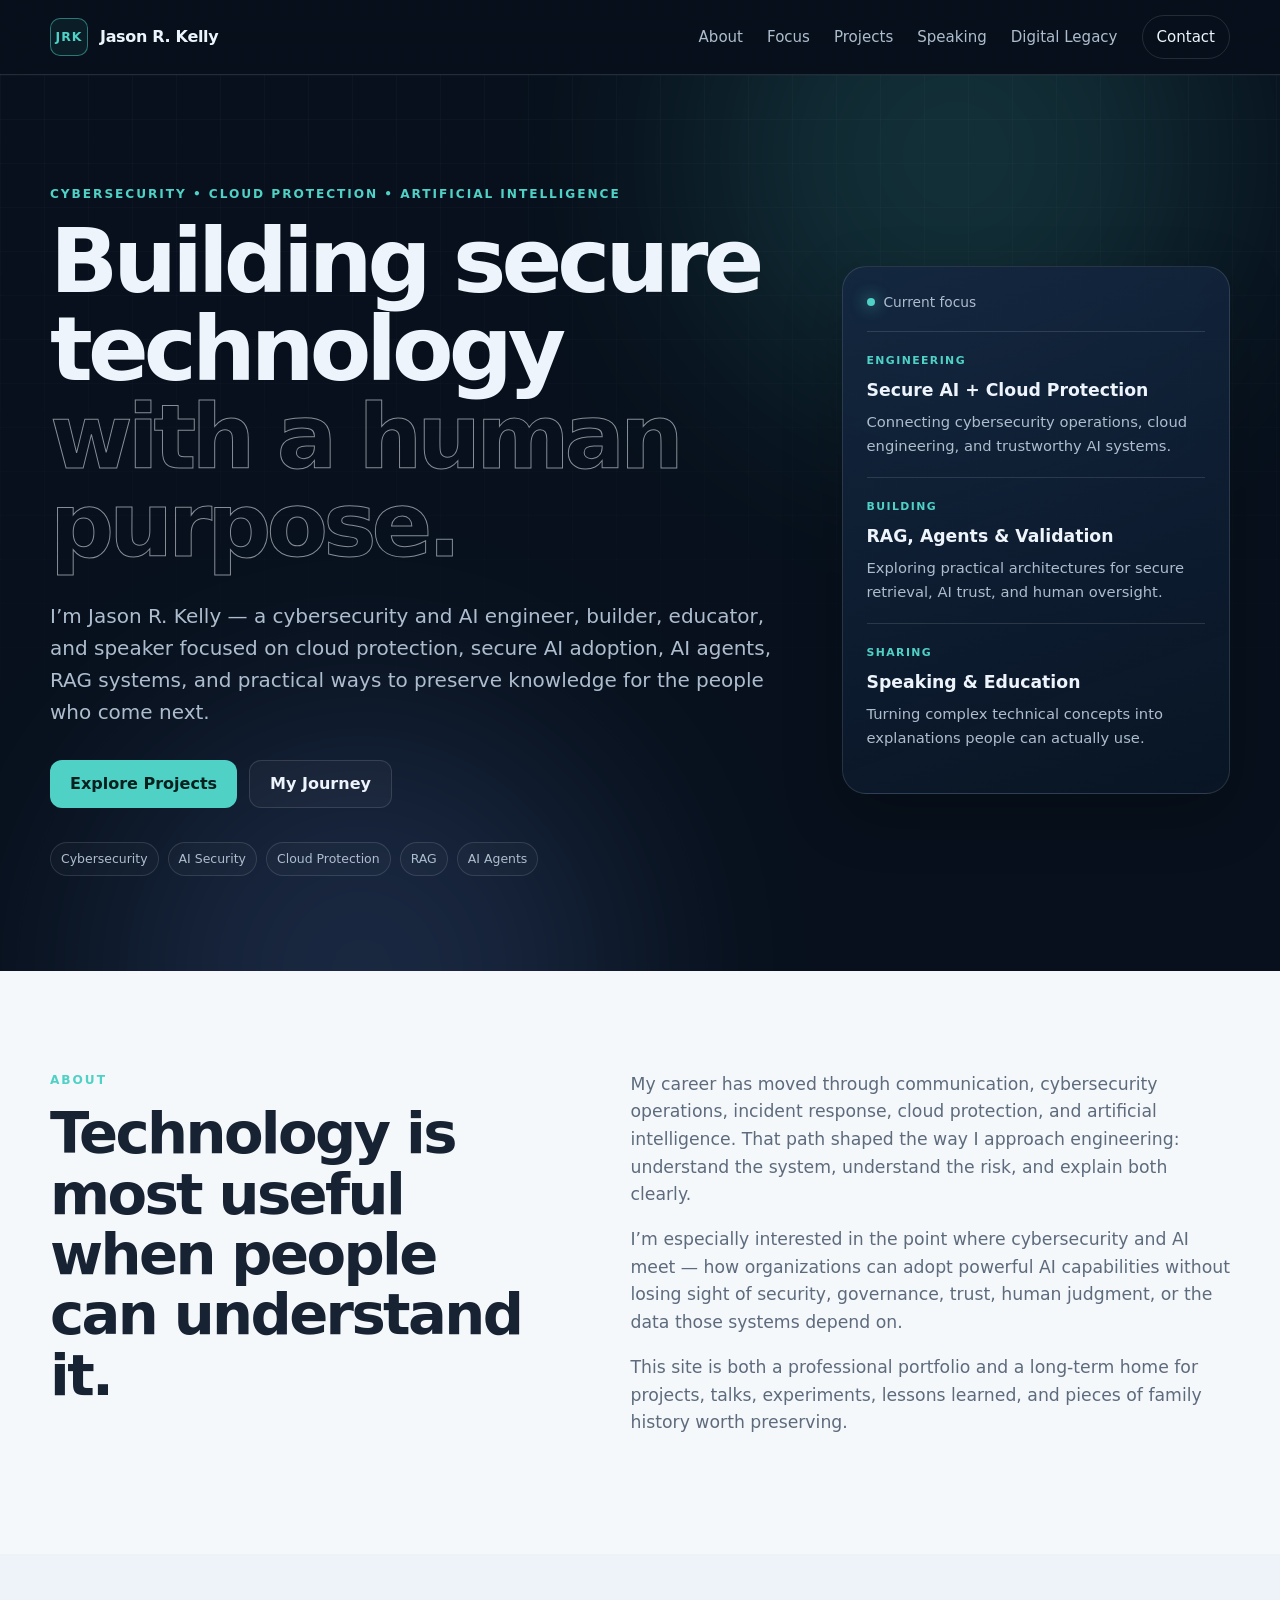
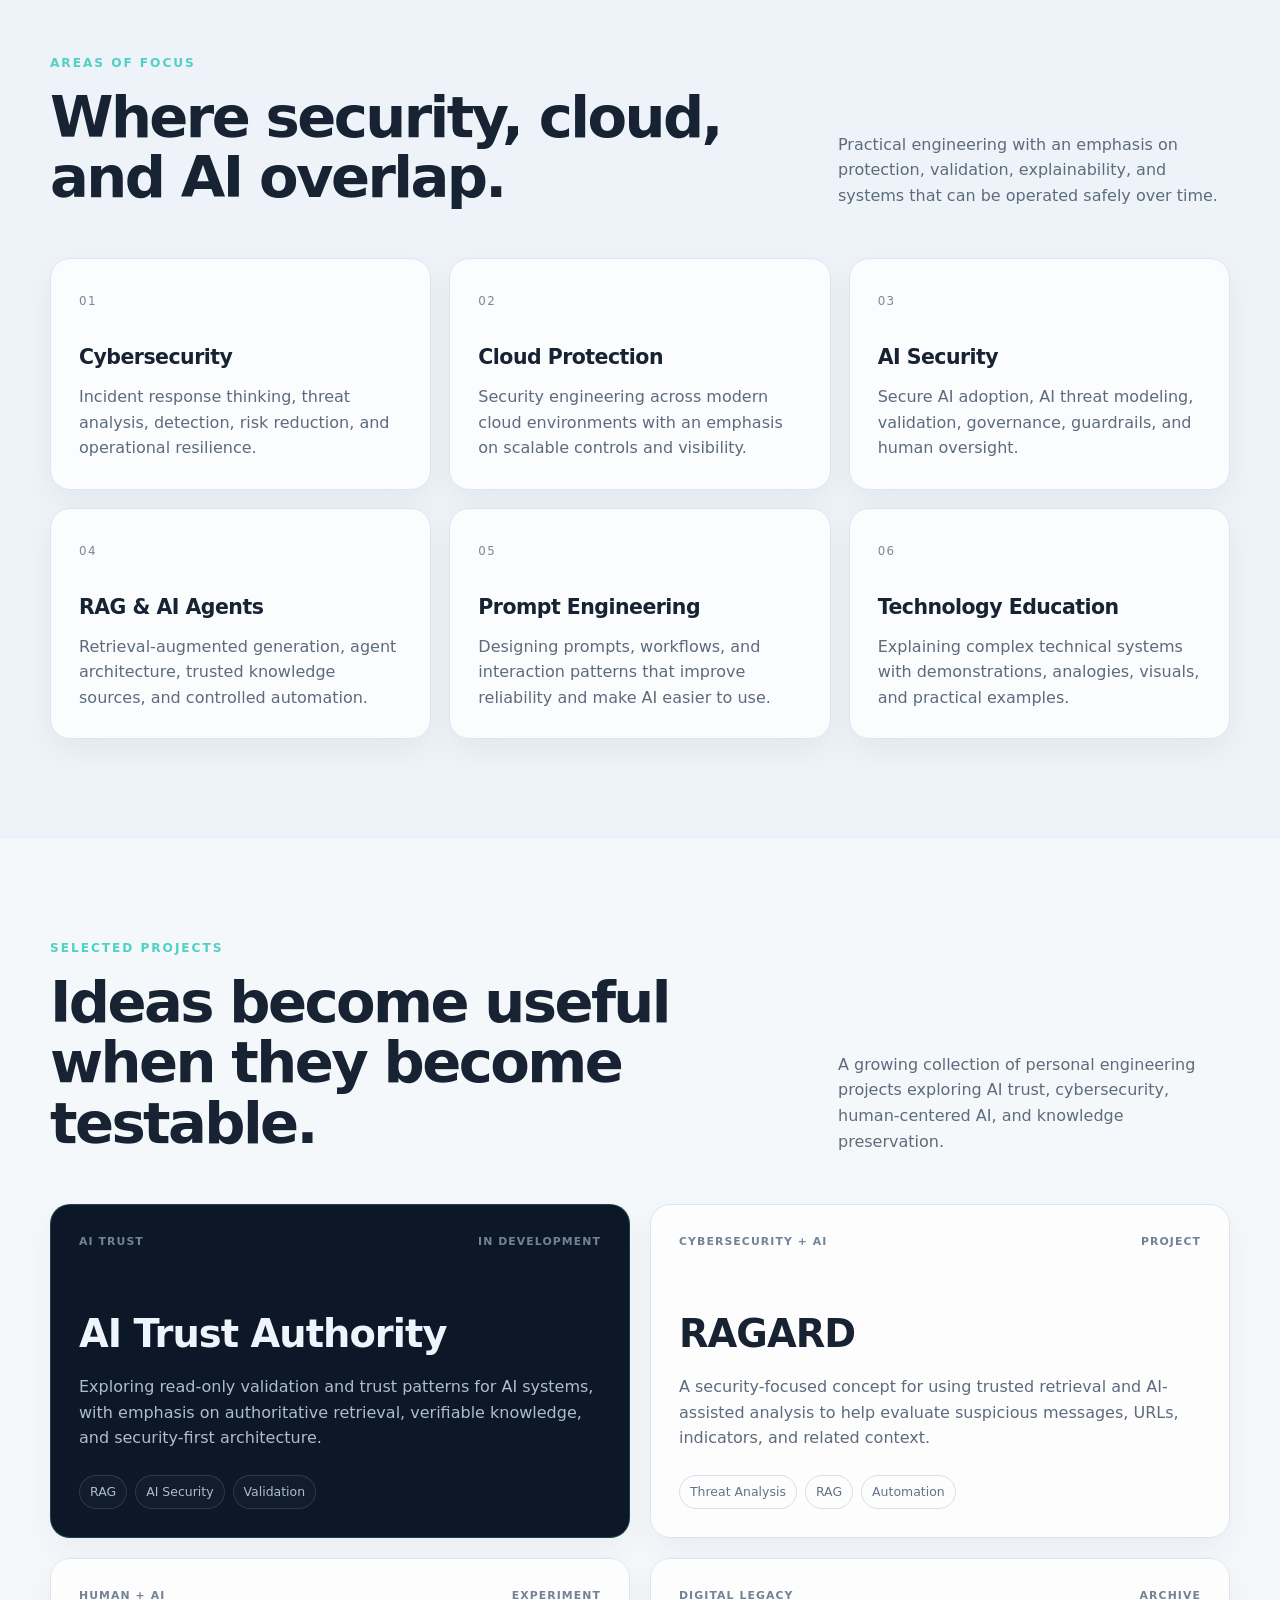
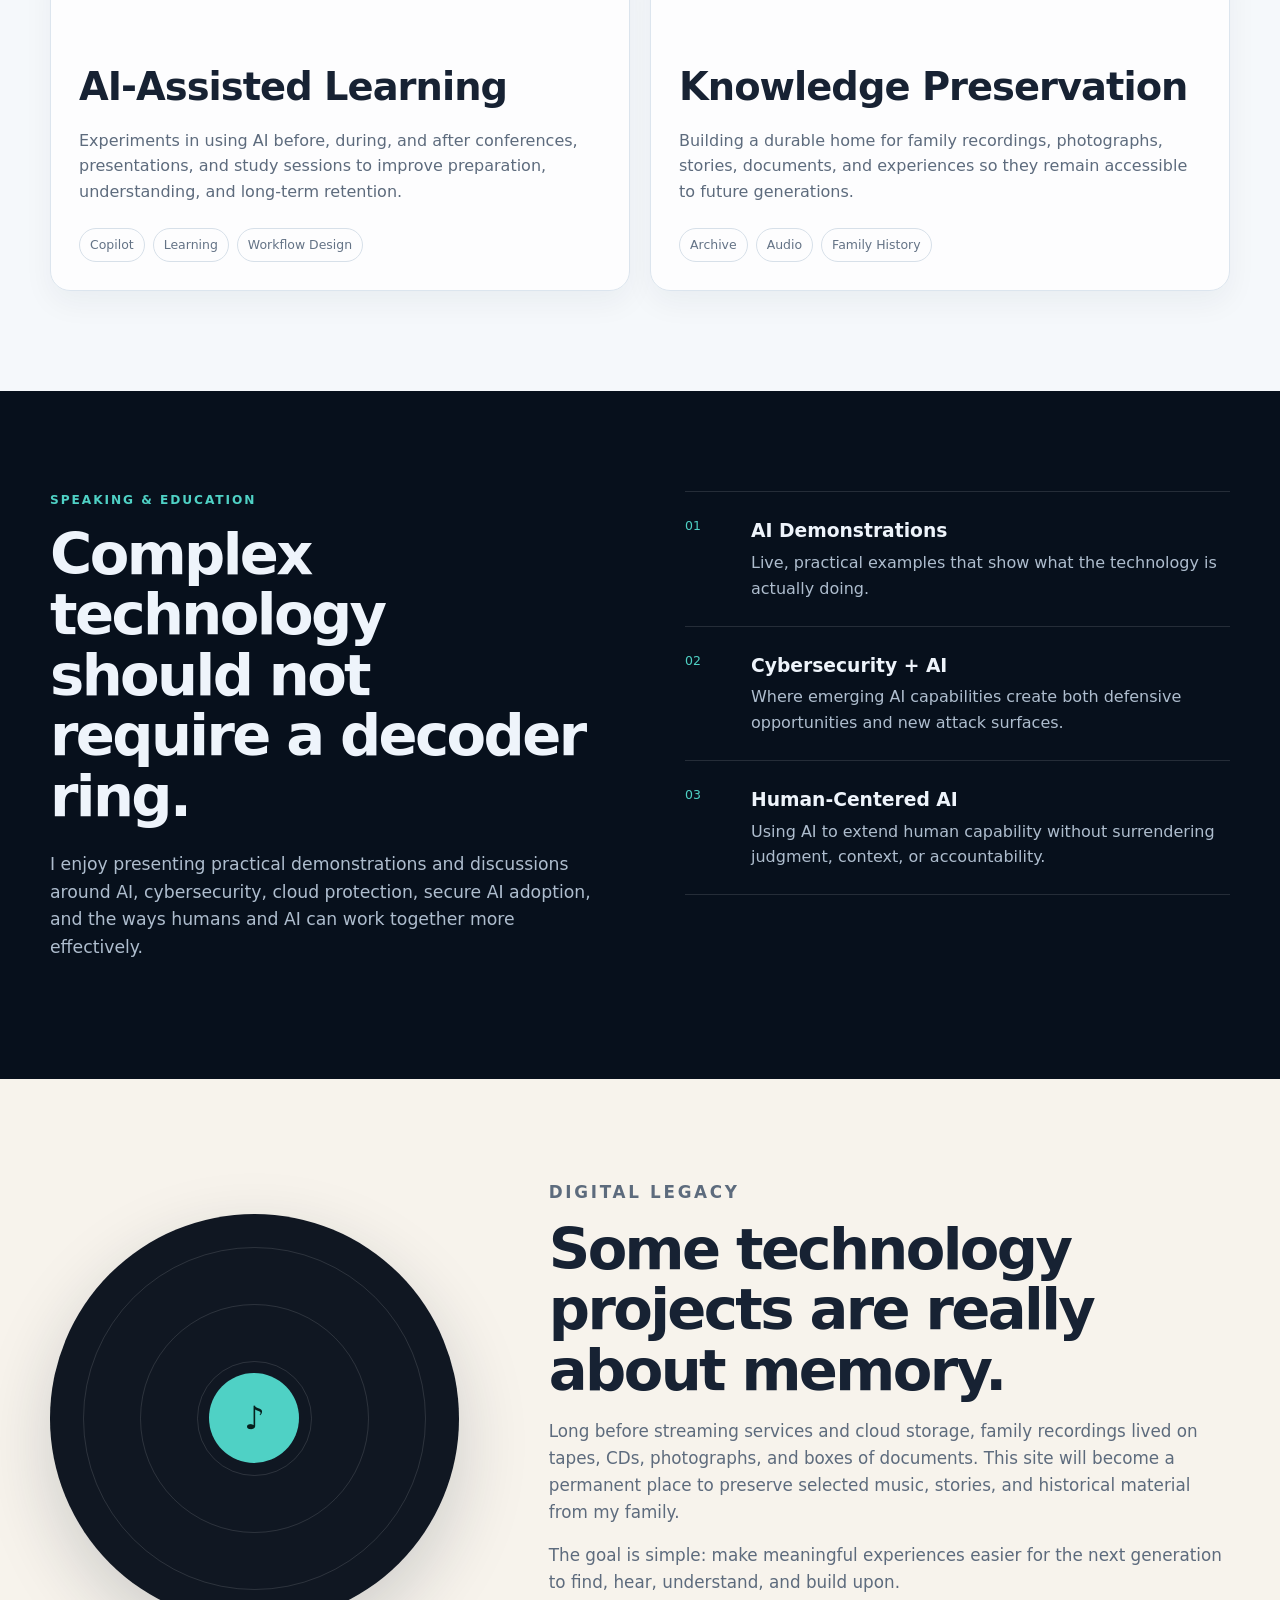
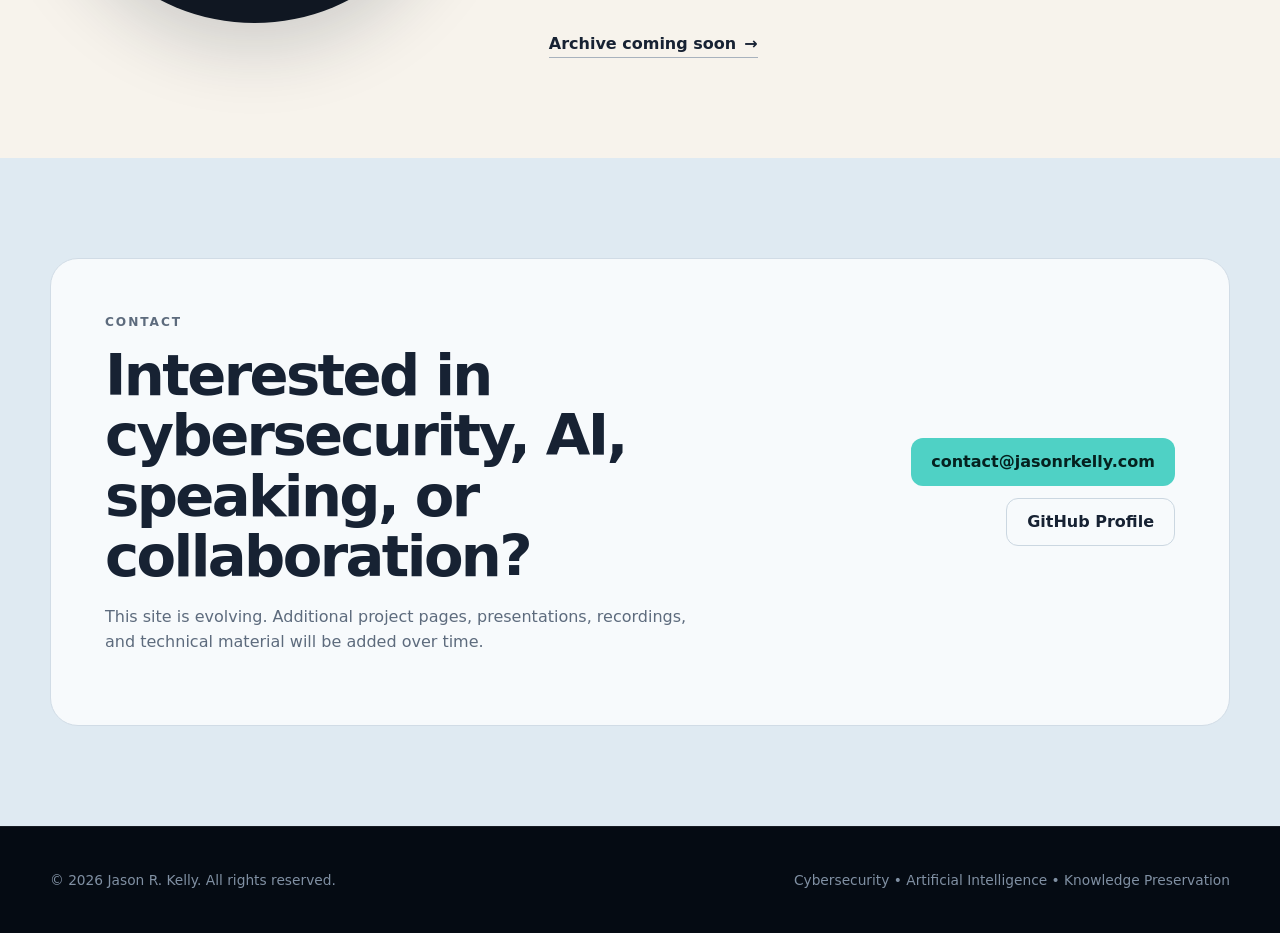
==== index.html @ 71c897d4 "Add initial static website" ====
<!doctype html>
<html lang="en">
<head>
  <meta charset="utf-8" />
  <meta name="viewport" content="width=device-width, initial-scale=1" />
  <meta name="description" content="Jason R. Kelly — cybersecurity, cloud protection, artificial intelligence, AI security, projects, speaking, and digital knowledge preservation." />
  <meta name="theme-color" content="#08111f" />
  <title>Jason R. Kelly | Cybersecurity Engineer • AI Builder • Speaker</title>
  <link rel="stylesheet" href="assets/styles.css" />
</head>
<body>
  <a class="skip-link" href="#main">Skip to content</a>

  <header class="site-header">
    <div class="container header-inner">
      <a class="brand" href="#top" aria-label="Jason R. Kelly home">
        <span class="brand-mark">JRK</span>
        <span class="brand-name">Jason R. Kelly</span>
      </a>

      <button class="menu-toggle" type="button" aria-expanded="false" aria-controls="site-nav">
        <span class="sr-only">Toggle navigation</span>
        <span></span><span></span><span></span>
      </button>

      <nav id="site-nav" class="site-nav" aria-label="Primary navigation">
        <a href="#about">About</a>
        <a href="#focus">Focus</a>
        <a href="#projects">Projects</a>
        <a href="#speaking">Speaking</a>
        <a href="#legacy">Digital Legacy</a>
        <a class="nav-cta" href="#contact">Contact</a>
      </nav>
    </div>
  </header>

  <main id="main">
    <section id="top" class="hero">
      <div class="hero-glow hero-glow-one"></div>
      <div class="hero-glow hero-glow-two"></div>

      <div class="container hero-grid">
        <div class="hero-copy">
          <p class="eyebrow">Cybersecurity • Cloud Protection • Artificial Intelligence</p>
          <h1>
            Building secure technology
            <span>with a human purpose.</span>
          </h1>
          <p class="hero-lead">
            I’m Jason R. Kelly — a cybersecurity and AI engineer, builder, educator, and speaker
            focused on cloud protection, secure AI adoption, AI agents, RAG systems, and practical
            ways to preserve knowledge for the people who come next.
          </p>

          <div class="hero-actions">
            <a class="button primary" href="#projects">Explore Projects</a>
            <a class="button secondary" href="#about">My Journey</a>
          </div>

          <div class="hero-tags" aria-label="Areas of expertise">
            <span>Cybersecurity</span>
            <span>AI Security</span>
            <span>Cloud Protection</span>
            <span>RAG</span>
            <span>AI Agents</span>
          </div>
        </div>

        <aside class="hero-panel" aria-label="Professional summary">
          <div class="panel-topline">
            <span class="status-dot"></span>
            <span>Current focus</span>
          </div>
          <div class="signal-card">
            <span class="signal-label">Engineering</span>
            <strong>Secure AI + Cloud Protection</strong>
            <p>Connecting cybersecurity operations, cloud engineering, and trustworthy AI systems.</p>
          </div>
          <div class="signal-card">
            <span class="signal-label">Building</span>
            <strong>RAG, Agents & Validation</strong>
            <p>Exploring practical architectures for secure retrieval, AI trust, and human oversight.</p>
          </div>
          <div class="signal-card">
            <span class="signal-label">Sharing</span>
            <strong>Speaking & Education</strong>
            <p>Turning complex technical concepts into explanations people can actually use.</p>
          </div>
        </aside>
      </div>
    </section>

    <section id="about" class="section">
      <div class="container two-column">
        <div>
          <p class="section-kicker">About</p>
          <h2>Technology is most useful when people can understand it.</h2>
        </div>
        <div class="prose">
          <p>
            My career has moved through communication, cybersecurity operations, incident response,
            cloud protection, and artificial intelligence. That path shaped the way I approach
            engineering: understand the system, understand the risk, and explain both clearly.
          </p>
          <p>
            I’m especially interested in the point where cybersecurity and AI meet — how organizations
            can adopt powerful AI capabilities without losing sight of security, governance, trust,
            human judgment, or the data those systems depend on.
          </p>
          <p>
            This site is both a professional portfolio and a long-term home for projects, talks,
            experiments, lessons learned, and pieces of family history worth preserving.
          </p>
        </div>
      </div>
    </section>

    <section id="focus" class="section section-muted">
      <div class="container">
        <div class="section-heading">
          <div>
            <p class="section-kicker">Areas of Focus</p>
            <h2>Where security, cloud, and AI overlap.</h2>
          </div>
          <p>
            Practical engineering with an emphasis on protection, validation, explainability, and
            systems that can be operated safely over time.
          </p>
        </div>

        <div class="card-grid focus-grid">
          <article class="card">
            <span class="card-number">01</span>
            <h3>Cybersecurity</h3>
            <p>Incident response thinking, threat analysis, detection, risk reduction, and operational resilience.</p>
          </article>
          <article class="card">
            <span class="card-number">02</span>
            <h3>Cloud Protection</h3>
            <p>Security engineering across modern cloud environments with an emphasis on scalable controls and visibility.</p>
          </article>
          <article class="card">
            <span class="card-number">03</span>
            <h3>AI Security</h3>
            <p>Secure AI adoption, AI threat modeling, validation, governance, guardrails, and human oversight.</p>
          </article>
          <article class="card">
            <span class="card-number">04</span>
            <h3>RAG & AI Agents</h3>
            <p>Retrieval-augmented generation, agent architecture, trusted knowledge sources, and controlled automation.</p>
          </article>
          <article class="card">
            <span class="card-number">05</span>
            <h3>Prompt Engineering</h3>
            <p>Designing prompts, workflows, and interaction patterns that improve reliability and make AI easier to use.</p>
          </article>
          <article class="card">
            <span class="card-number">06</span>
            <h3>Technology Education</h3>
            <p>Explaining complex technical systems with demonstrations, analogies, visuals, and practical examples.</p>
          </article>
        </div>
      </div>
    </section>

    <section id="projects" class="section">
      <div class="container">
        <div class="section-heading">
          <div>
            <p class="section-kicker">Selected Projects</p>
            <h2>Ideas become useful when they become testable.</h2>
          </div>
          <p>
            A growing collection of personal engineering projects exploring AI trust, cybersecurity,
            human-centered AI, and knowledge preservation.
          </p>
        </div>

        <div class="project-grid">
          <article class="project-card featured">
            <div class="project-meta">
              <span>AI Trust</span>
              <span>In Development</span>
            </div>
            <h3>AI Trust Authority</h3>
            <p>
              Exploring read-only validation and trust patterns for AI systems, with emphasis on
              authoritative retrieval, verifiable knowledge, and security-first architecture.
            </p>
            <div class="project-tags">
              <span>RAG</span><span>AI Security</span><span>Validation</span>
            </div>
          </article>

          <article class="project-card">
            <div class="project-meta">
              <span>Cybersecurity + AI</span>
              <span>Project</span>
            </div>
            <h3>RAGARD</h3>
            <p>
              A security-focused concept for using trusted retrieval and AI-assisted analysis to help
              evaluate suspicious messages, URLs, indicators, and related context.
            </p>
            <div class="project-tags">
              <span>Threat Analysis</span><span>RAG</span><span>Automation</span>
            </div>
          </article>

          <article class="project-card">
            <div class="project-meta">
              <span>Human + AI</span>
              <span>Experiment</span>
            </div>
            <h3>AI-Assisted Learning</h3>
            <p>
              Experiments in using AI before, during, and after conferences, presentations, and study
              sessions to improve preparation, understanding, and long-term retention.
            </p>
            <div class="project-tags">
              <span>Copilot</span><span>Learning</span><span>Workflow Design</span>
            </div>
          </article>

          <article class="project-card">
            <div class="project-meta">
              <span>Digital Legacy</span>
              <span>Archive</span>
            </div>
            <h3>Knowledge Preservation</h3>
            <p>
              Building a durable home for family recordings, photographs, stories, documents, and
              experiences so they remain accessible to future generations.
            </p>
            <div class="project-tags">
              <span>Archive</span><span>Audio</span><span>Family History</span>
            </div>
          </article>
        </div>
      </div>
    </section>

    <section id="speaking" class="section section-dark">
      <div class="container speaking-grid">
        <div>
          <p class="section-kicker">Speaking & Education</p>
          <h2>Complex technology should not require a decoder ring.</h2>
          <p class="speaking-lead">
            I enjoy presenting practical demonstrations and discussions around AI, cybersecurity,
            cloud protection, secure AI adoption, and the ways humans and AI can work together more effectively.
          </p>
        </div>

        <div class="talk-list">
          <div class="talk-item">
            <span>01</span>
            <div>
              <h3>AI Demonstrations</h3>
              <p>Live, practical examples that show what the technology is actually doing.</p>
            </div>
          </div>
          <div class="talk-item">
            <span>02</span>
            <div>
              <h3>Cybersecurity + AI</h3>
              <p>Where emerging AI capabilities create both defensive opportunities and new attack surfaces.</p>
            </div>
          </div>
          <div class="talk-item">
            <span>03</span>
            <div>
              <h3>Human-Centered AI</h3>
              <p>Using AI to extend human capability without surrendering judgment, context, or accountability.</p>
            </div>
          </div>
        </div>
      </div>
    </section>

    <section id="legacy" class="section legacy-section">
      <div class="container legacy-grid">
        <div class="legacy-visual" aria-hidden="true">
          <div class="record-ring ring-one"></div>
          <div class="record-ring ring-two"></div>
          <div class="record-ring ring-three"></div>
          <div class="record-center">♪</div>
        </div>

        <div>
          <p class="section-kicker">Digital Legacy</p>
          <h2>Some technology projects are really about memory.</h2>
          <p>
            Long before streaming services and cloud storage, family recordings lived on tapes, CDs,
            photographs, and boxes of documents. This site will become a permanent place to preserve
            selected music, stories, and historical material from my family.
          </p>
          <p>
            The goal is simple: make meaningful experiences easier for the next generation to find,
            hear, understand, and build upon.
          </p>
          <a class="text-link" href="#contact">Archive coming soon <span>→</span></a>
        </div>
      </div>
    </section>

    <section id="contact" class="section contact-section">
      <div class="container contact-box">
        <div>
          <p class="section-kicker">Contact</p>
          <h2>Interested in cybersecurity, AI, speaking, or collaboration?</h2>
          <p>
            This site is evolving. Additional project pages, presentations, recordings, and technical
            material will be added over time.
          </p>
        </div>
        <div class="contact-actions">
          <!-- Replace the address below with the email address you want displayed publicly. -->
          <a class="button primary" href="mailto:contact@jasonrkelly.com">contact@jasonrkelly.com</a>
          <a class="button secondary" href="https://github.com/JokersJason" target="_blank" rel="noopener noreferrer">GitHub Profile</a>
        </div>
      </div>
    </section>
  </main>

  <footer class="site-footer">
    <div class="container footer-inner">
      <p>© <span id="year"></span> Jason R. Kelly. All rights reserved.</p>
      <p>Cybersecurity • Artificial Intelligence • Knowledge Preservation</p>
    </div>
  </footer>

  <script src="assets/site.js"></script>
</body>
</html>
---- assets/styles.css ----
/* JasonRKelly.com — static site styles */

:root {
  --bg: #07101c;
  --bg-soft: #0c1727;
  --panel: rgba(15, 29, 48, 0.72);
  --panel-solid: #101d30;
  --text: #eef4fb;
  --muted: #aebdce;
  --line: rgba(255,255,255,0.12);
  --accent: #4fd1c5;
  --accent-2: #7aa2ff;
  --light-bg: #f5f8fb;
  --light-text: #172233;
  --light-muted: #5d6b7d;
  --max: 1180px;
  --radius: 24px;
  --shadow: 0 20px 60px rgba(0,0,0,0.22);
}

* { box-sizing: border-box; }

html {
  scroll-behavior: smooth;
  scroll-padding-top: 90px;
}

body {
  margin: 0;
  font-family: Inter, ui-sans-serif, system-ui, -apple-system, BlinkMacSystemFont, "Segoe UI", sans-serif;
  background: var(--bg);
  color: var(--text);
  line-height: 1.6;
  -webkit-font-smoothing: antialiased;
}

a { color: inherit; }

img { max-width: 100%; }

.container {
  width: min(calc(100% - 40px), var(--max));
  margin-inline: auto;
}

.skip-link {
  position: fixed;
  left: 16px;
  top: -60px;
  z-index: 999;
  padding: 10px 14px;
  background: #fff;
  color: #000;
  border-radius: 8px;
}
.skip-link:focus { top: 16px; }

.sr-only {
  position: absolute;
  width: 1px; height: 1px;
  padding: 0; margin: -1px;
  overflow: hidden; clip: rect(0,0,0,0);
  white-space: nowrap; border: 0;
}

.site-header {
  position: sticky;
  top: 0;
  z-index: 100;
  border-bottom: 1px solid var(--line);
  background: rgba(7,16,28,0.82);
  backdrop-filter: blur(18px);
}

.header-inner {
  min-height: 74px;
  display: flex;
  align-items: center;
  justify-content: space-between;
  gap: 24px;
}

.brand {
  display: inline-flex;
  align-items: center;
  gap: 12px;
  text-decoration: none;
  font-weight: 700;
}

.brand-mark {
  width: 38px;
  height: 38px;
  border: 1px solid rgba(79,209,197,.5);
  border-radius: 10px;
  display: grid;
  place-items: center;
  color: var(--accent);
  font-size: .78rem;
  letter-spacing: .08em;
  background: rgba(79,209,197,.08);
}

.brand-name { letter-spacing: -.02em; }

.site-nav {
  display: flex;
  align-items: center;
  gap: 24px;
}

.site-nav a {
  text-decoration: none;
  color: var(--muted);
  font-size: .94rem;
  transition: color .2s ease;
}
.site-nav a:hover,
.site-nav a:focus { color: var(--text); }

.site-nav .nav-cta {
  padding: 9px 14px;
  border: 1px solid var(--line);
  border-radius: 999px;
  color: var(--text);
}

.menu-toggle {
  display: none;
  width: 42px;
  height: 42px;
  border: 1px solid var(--line);
  border-radius: 10px;
  background: transparent;
  color: var(--text);
  padding: 10px;
}
.menu-toggle span:not(.sr-only) {
  display: block;
  height: 2px;
  background: currentColor;
  margin: 4px 0;
}

.hero {
  position: relative;
  overflow: hidden;
  padding: 110px 0 95px;
  min-height: 720px;
  display: flex;
  align-items: center;
}

.hero::before {
  content: "";
  position: absolute;
  inset: 0;
  background-image:
    linear-gradient(rgba(255,255,255,.025) 1px, transparent 1px),
    linear-gradient(90deg, rgba(255,255,255,.025) 1px, transparent 1px);
  background-size: 44px 44px;
  mask-image: linear-gradient(to bottom, #000, transparent 90%);
  pointer-events: none;
}

.hero-glow {
  position: absolute;
  width: 520px;
  height: 520px;
  border-radius: 50%;
  filter: blur(110px);
  opacity: .16;
  pointer-events: none;
}
.hero-glow-one { background: var(--accent); top: -180px; right: 5%; }
.hero-glow-two { background: var(--accent-2); bottom: -260px; left: 8%; }

.hero-grid {
  position: relative;
  display: grid;
  grid-template-columns: minmax(0,1.3fr) minmax(320px,.7fr);
  gap: 70px;
  align-items: center;
}

.eyebrow,
.section-kicker {
  margin: 0 0 14px;
  text-transform: uppercase;
  letter-spacing: .16em;
  font-weight: 700;
  font-size: .76rem;
  color: var(--accent);
}

.hero h1 {
  max-width: 850px;
  margin: 0;
  font-size: clamp(3.2rem, 7vw, 6.4rem);
  line-height: .98;
  letter-spacing: -.055em;
}
.hero h1 span {
  display: block;
  color: transparent;
  -webkit-text-stroke: 1px rgba(238,244,251,.55);
}

.hero-lead {
  max-width: 760px;
  margin: 30px 0 0;
  color: var(--muted);
  font-size: clamp(1.06rem, 1.7vw, 1.25rem);
}

.hero-actions,
.contact-actions {
  display: flex;
  flex-wrap: wrap;
  gap: 12px;
  margin-top: 32px;
}

.button {
  display: inline-flex;
  justify-content: center;
  align-items: center;
  min-height: 48px;
  padding: 0 20px;
  border-radius: 12px;
  text-decoration: none;
  font-weight: 700;
  transition: transform .2s ease, border-color .2s ease, background .2s ease;
}
.button:hover { transform: translateY(-2px); }

.button.primary {
  background: var(--accent);
  color: #05211f;
}
.button.secondary {
  border: 1px solid var(--line);
  background: rgba(255,255,255,.035);
}

.hero-tags {
  display: flex;
  flex-wrap: wrap;
  gap: 9px;
  margin-top: 34px;
}
.hero-tags span,
.project-tags span {
  font-size: .78rem;
  border: 1px solid var(--line);
  border-radius: 999px;
  padding: 6px 10px;
  color: var(--muted);
  background: rgba(255,255,255,.025);
}

.hero-panel {
  position: relative;
  padding: 24px;
  background: linear-gradient(160deg, rgba(20,39,64,.95), rgba(10,22,38,.86));
  border: 1px solid var(--line);
  border-radius: var(--radius);
  box-shadow: var(--shadow);
}

.panel-topline {
  display: flex;
  align-items: center;
  gap: 9px;
  color: var(--muted);
  font-size: .86rem;
  margin-bottom: 18px;
}
.status-dot {
  width: 8px; height: 8px;
  border-radius: 50%;
  background: var(--accent);
  box-shadow: 0 0 16px var(--accent);
}

.signal-card {
  padding: 20px 0;
  border-top: 1px solid var(--line);
}
.signal-label {
  display: block;
  color: var(--accent);
  text-transform: uppercase;
  letter-spacing: .13em;
  font-size: .68rem;
  font-weight: 800;
  margin-bottom: 7px;
}
.signal-card strong {
  display: block;
  font-size: 1.08rem;
}
.signal-card p {
  margin: 6px 0 0;
  color: var(--muted);
  font-size: .92rem;
}

.section {
  padding: 100px 0;
  background: var(--light-bg);
  color: var(--light-text);
}

.section-muted { background: #edf3f8; }

.two-column {
  display: grid;
  grid-template-columns: .9fr 1.1fr;
  gap: 90px;
  align-items: start;
}

.section h2 {
  margin: 0;
  max-width: 760px;
  font-size: clamp(2.2rem, 4.5vw, 4rem);
  line-height: 1.05;
  letter-spacing: -.045em;
}

.prose {
  color: var(--light-muted);
  font-size: 1.08rem;
}
.prose p:first-child { margin-top: 0; }

.section-heading {
  display: grid;
  grid-template-columns: 1.3fr .7fr;
  gap: 60px;
  align-items: end;
  margin-bottom: 50px;
}
.section-heading > p {
  color: var(--light-muted);
  margin: 0;
}

.card-grid {
  display: grid;
  gap: 18px;
}
.focus-grid { grid-template-columns: repeat(3, 1fr); }

.card,
.project-card {
  border: 1px solid #dce5ee;
  border-radius: 20px;
  background: rgba(255,255,255,.78);
  padding: 28px;
  box-shadow: 0 12px 30px rgba(22,34,51,.05);
}

.card-number {
  display: inline-block;
  color: #7a8999;
  font-size: .74rem;
  letter-spacing: .12em;
  margin-bottom: 30px;
}
.card h3,
.project-card h3 {
  margin: 0 0 10px;
  font-size: 1.28rem;
  letter-spacing: -.025em;
}
.card p,
.project-card p {
  margin: 0;
  color: var(--light-muted);
}

.project-grid {
  display: grid;
  grid-template-columns: repeat(2, 1fr);
  gap: 20px;
}

.project-card {
  min-height: 310px;
  display: flex;
  flex-direction: column;
}

.project-card.featured {
  background: var(--bg-soft);
  color: var(--text);
  border-color: rgba(79,209,197,.23);
}
.project-card.featured p { color: var(--muted); }

.project-meta {
  display: flex;
  justify-content: space-between;
  gap: 20px;
  text-transform: uppercase;
  letter-spacing: .1em;
  font-size: .68rem;
  font-weight: 800;
  color: #738396;
  margin-bottom: auto;
}
.project-card h3 {
  font-size: clamp(1.7rem, 3vw, 2.45rem);
  margin-top: 52px;
}
.project-tags {
  display: flex;
  flex-wrap: wrap;
  gap: 8px;
  margin-top: 24px;
}
.project-card:not(.featured) .project-tags span {
  border-color: #d7e0e9;
  color: #647386;
}

.section-dark {
  background: var(--bg);
  color: var(--text);
}

.speaking-grid {
  display: grid;
  grid-template-columns: 1fr 1fr;
  gap: 90px;
}
.speaking-lead {
  color: var(--muted);
  max-width: 650px;
  font-size: 1.08rem;
  margin-top: 24px;
}

.talk-list { border-top: 1px solid var(--line); }
.talk-item {
  display: grid;
  grid-template-columns: 48px 1fr;
  gap: 18px;
  padding: 24px 0;
  border-bottom: 1px solid var(--line);
}
.talk-item > span { color: var(--accent); font-size: .78rem; }
.talk-item h3 { margin: 0 0 4px; }
.talk-item p { margin: 0; color: var(--muted); }

.legacy-section { background: #f7f3ec; }

.legacy-grid {
  display: grid;
  grid-template-columns: .75fr 1.25fr;
  gap: 90px;
  align-items: center;
}

.legacy-grid p {
  color: var(--light-muted);
  font-size: 1.05rem;
}

.legacy-visual {
  position: relative;
  width: min(100%, 420px);
  aspect-ratio: 1;
  border-radius: 50%;
  background: #101722;
  box-shadow: 0 25px 70px rgba(22,34,51,.18);
  display: grid;
  place-items: center;
}
.record-ring {
  position: absolute;
  border-radius: 50%;
  border: 1px solid rgba(255,255,255,.12);
}
.ring-one { inset: 8%; }
.ring-two { inset: 22%; }
.ring-three { inset: 36%; }
.record-center {
  width: 90px;
  height: 90px;
  border-radius: 50%;
  display: grid;
  place-items: center;
  background: var(--accent);
  color: #06201e;
  font-size: 2rem;
}

.text-link {
  display: inline-flex;
  gap: 8px;
  margin-top: 18px;
  font-weight: 800;
  text-decoration: none;
  border-bottom: 1px solid #a8b2bd;
}

.contact-section {
  background: #dfeaf2;
}

.contact-box {
  display: grid;
  grid-template-columns: 1.2fr .8fr;
  gap: 60px;
  align-items: center;
  padding: 54px;
  border-radius: 28px;
  background: #f7fafc;
  border: 1px solid #d1dce6;
}
.contact-box p { color: var(--light-muted); }
.contact-actions { justify-content: flex-end; margin-top: 0; }
.contact-actions .secondary { border-color: #cbd7e1; }

.site-footer {
  padding: 28px 0;
  background: #050b13;
  color: #8090a3;
  border-top: 1px solid rgba(255,255,255,.07);
}
.footer-inner {
  display: flex;
  justify-content: space-between;
  gap: 20px;
  font-size: .86rem;
}

@media (max-width: 900px) {
  .menu-toggle { display: block; }
  .site-nav {
    display: none;
    position: absolute;
    left: 20px;
    right: 20px;
    top: 68px;
    flex-direction: column;
    align-items: stretch;
    gap: 4px;
    padding: 16px;
    border: 1px solid var(--line);
    border-radius: 16px;
    background: #0a1422;
    box-shadow: var(--shadow);
  }
  .site-nav.open { display: flex; }
  .site-nav a { padding: 10px 12px; }

  .hero { padding-top: 80px; min-height: auto; }
  .hero-grid,
  .two-column,
  .section-heading,
  .speaking-grid,
  .legacy-grid,
  .contact-box {
    grid-template-columns: 1fr;
    gap: 40px;
  }
  .hero-grid { gap: 50px; }
  .focus-grid { grid-template-columns: repeat(2, 1fr); }
  .contact-actions { justify-content: flex-start; }
}

@media (max-width: 620px) {
  .container { width: min(calc(100% - 28px), var(--max)); }
  .hero { padding: 70px 0 70px; }
  .hero h1 { font-size: clamp(2.9rem, 15vw, 4.6rem); }
  .section { padding: 76px 0; }
  .focus-grid,
  .project-grid { grid-template-columns: 1fr; }
  .card,
  .project-card { padding: 22px; }
  .contact-box { padding: 28px; }
  .footer-inner { flex-direction: column; }
  .brand-name { display: none; }
}
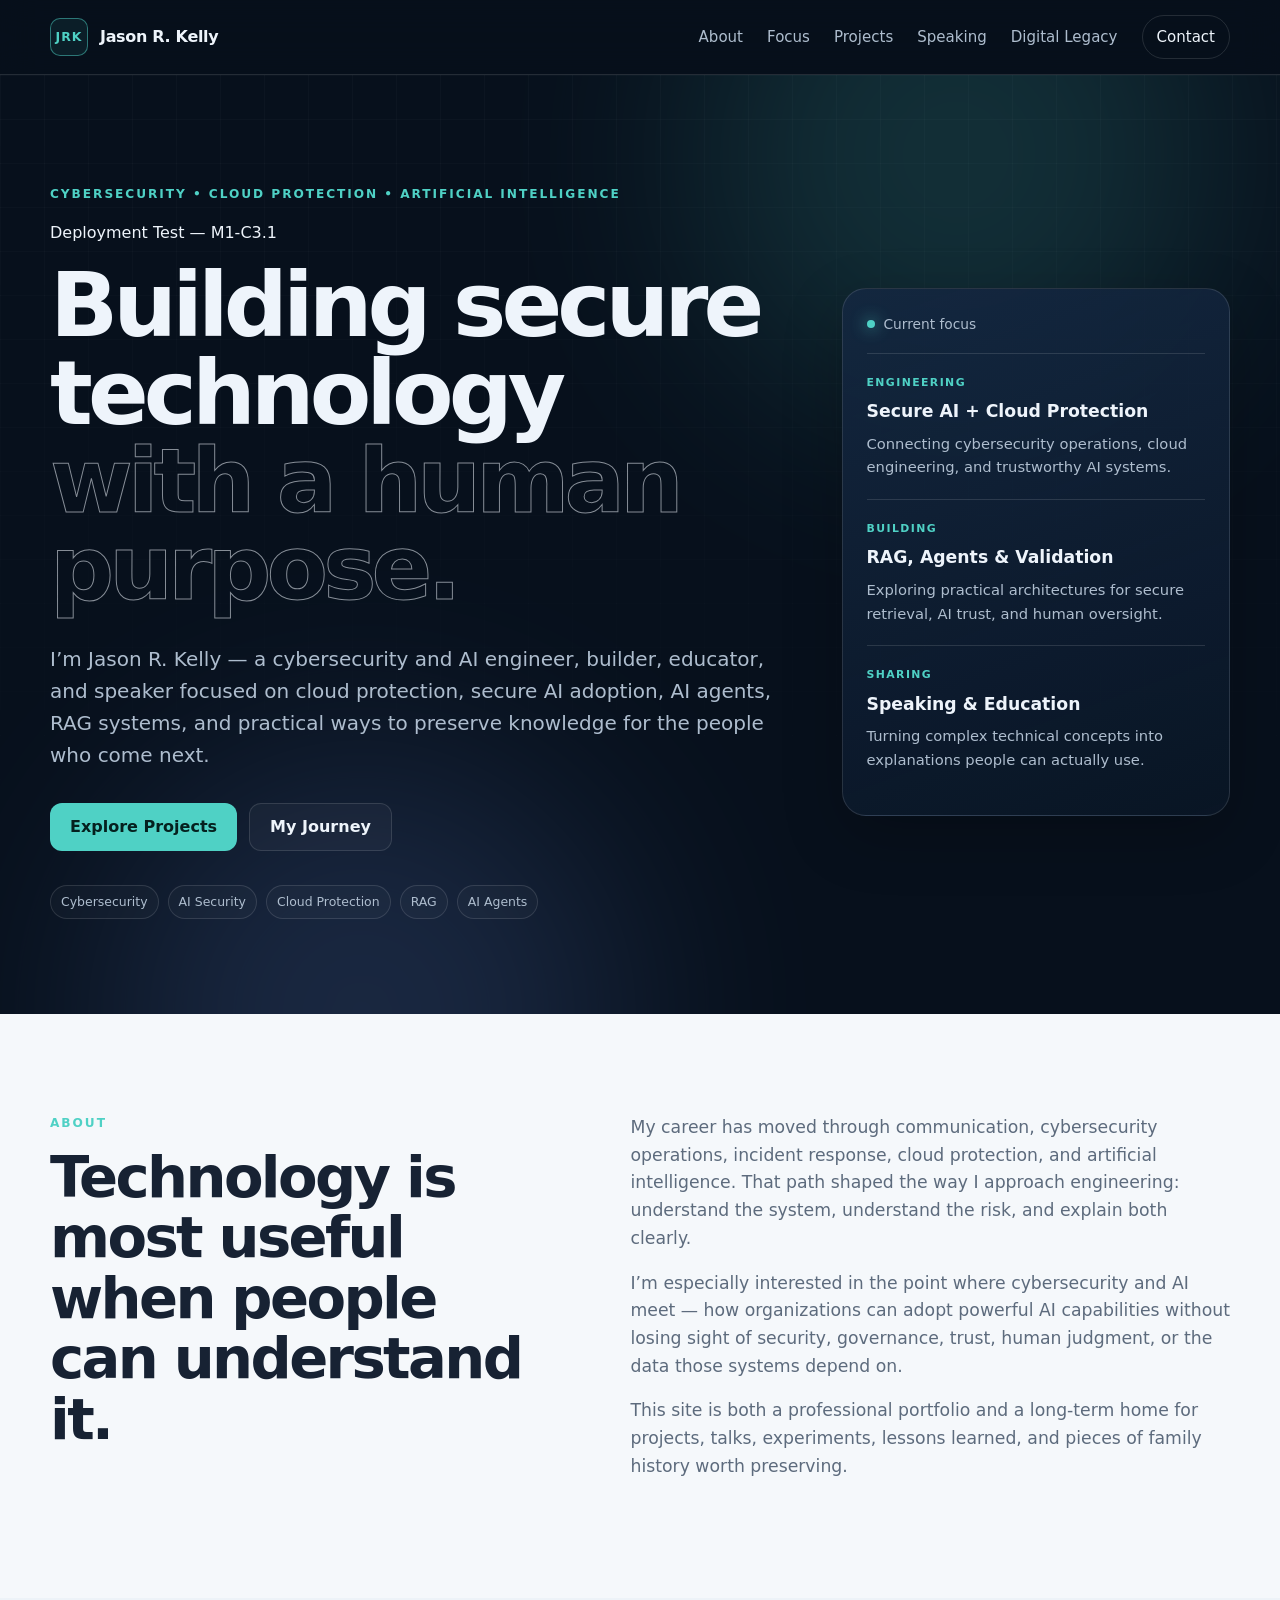
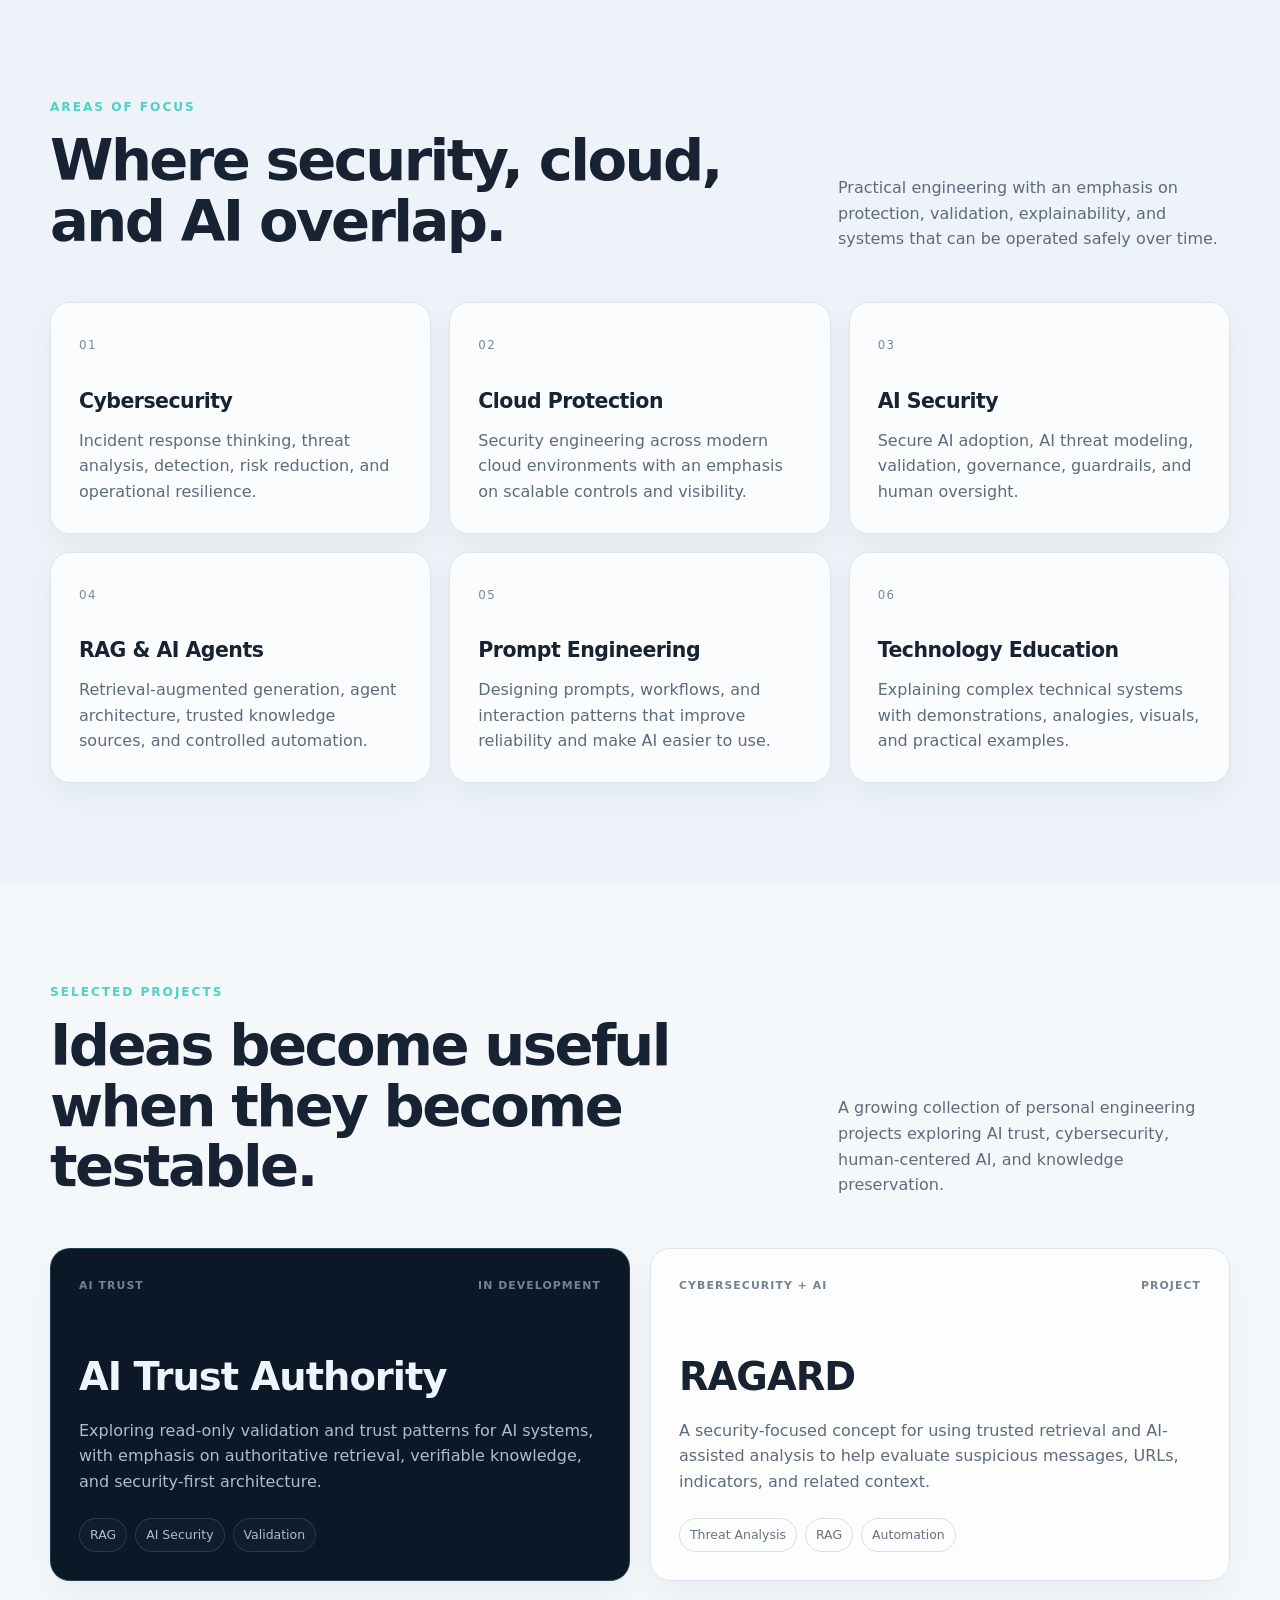
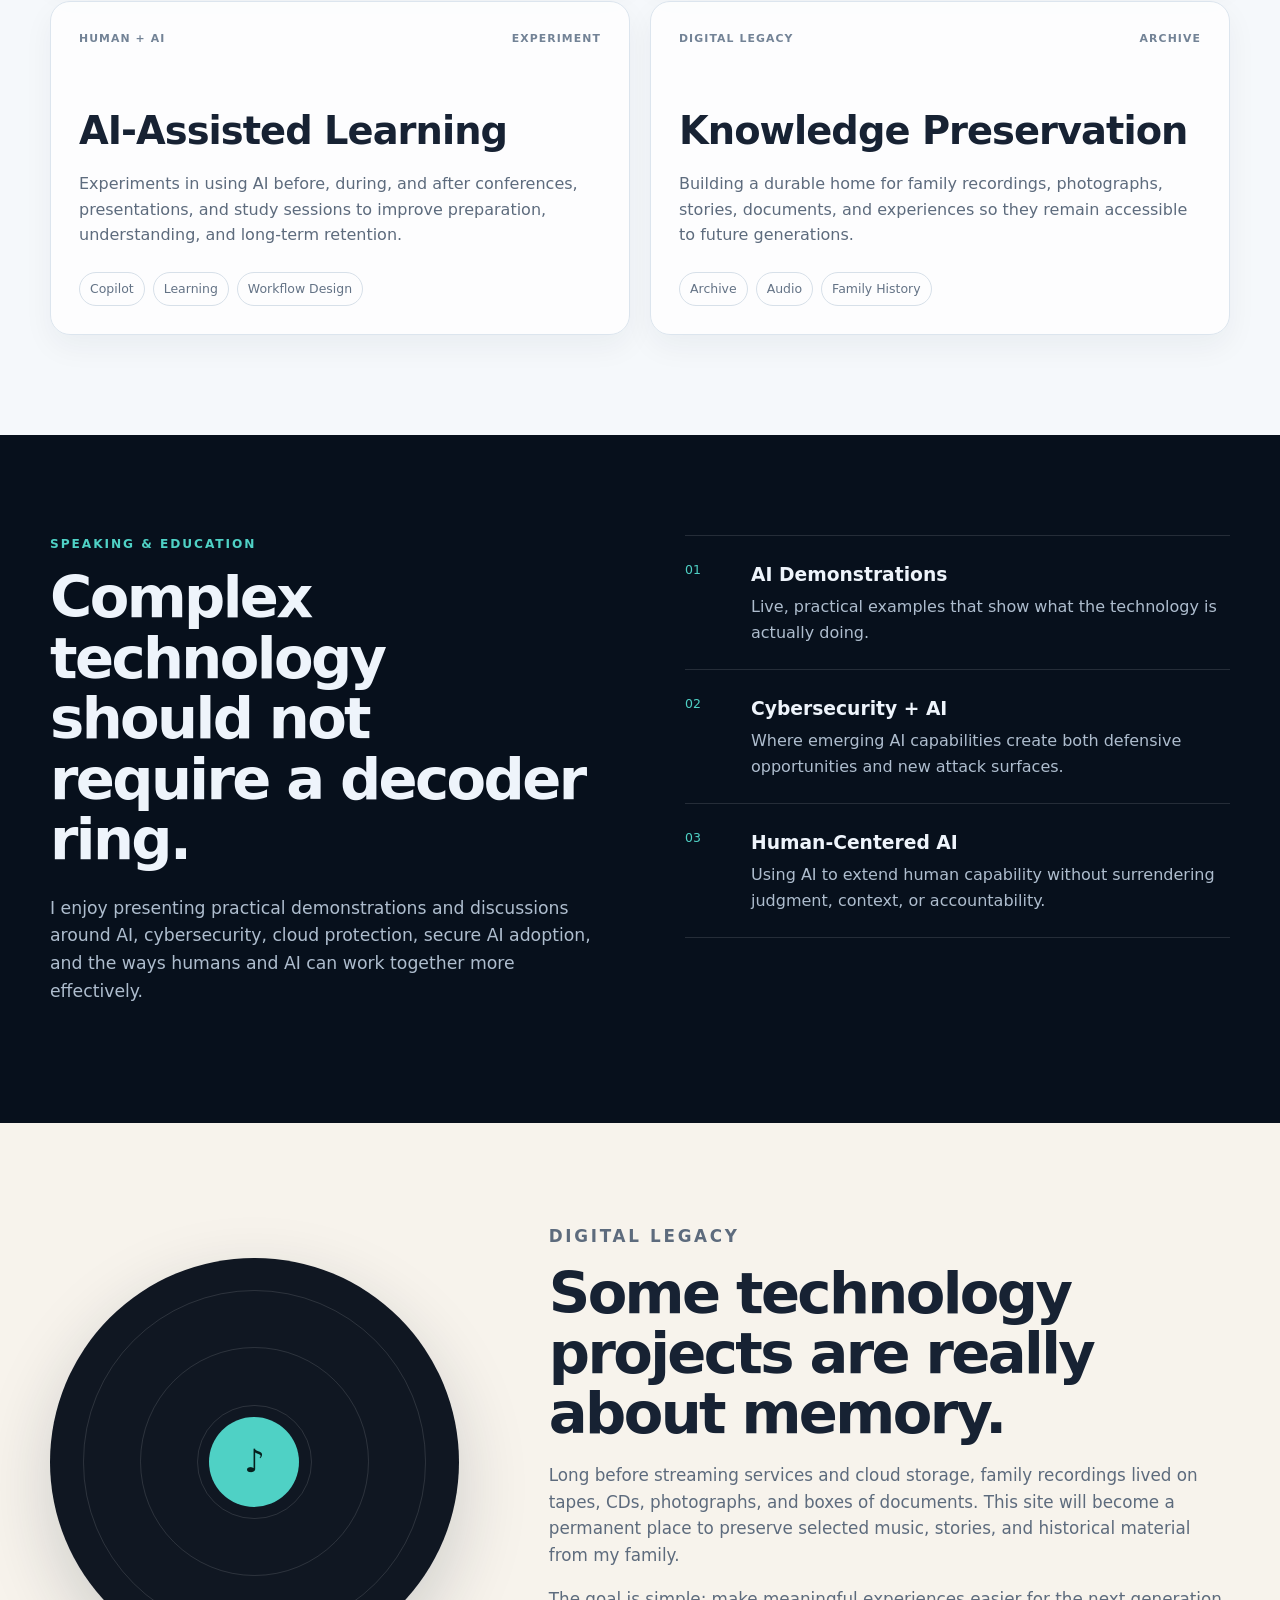
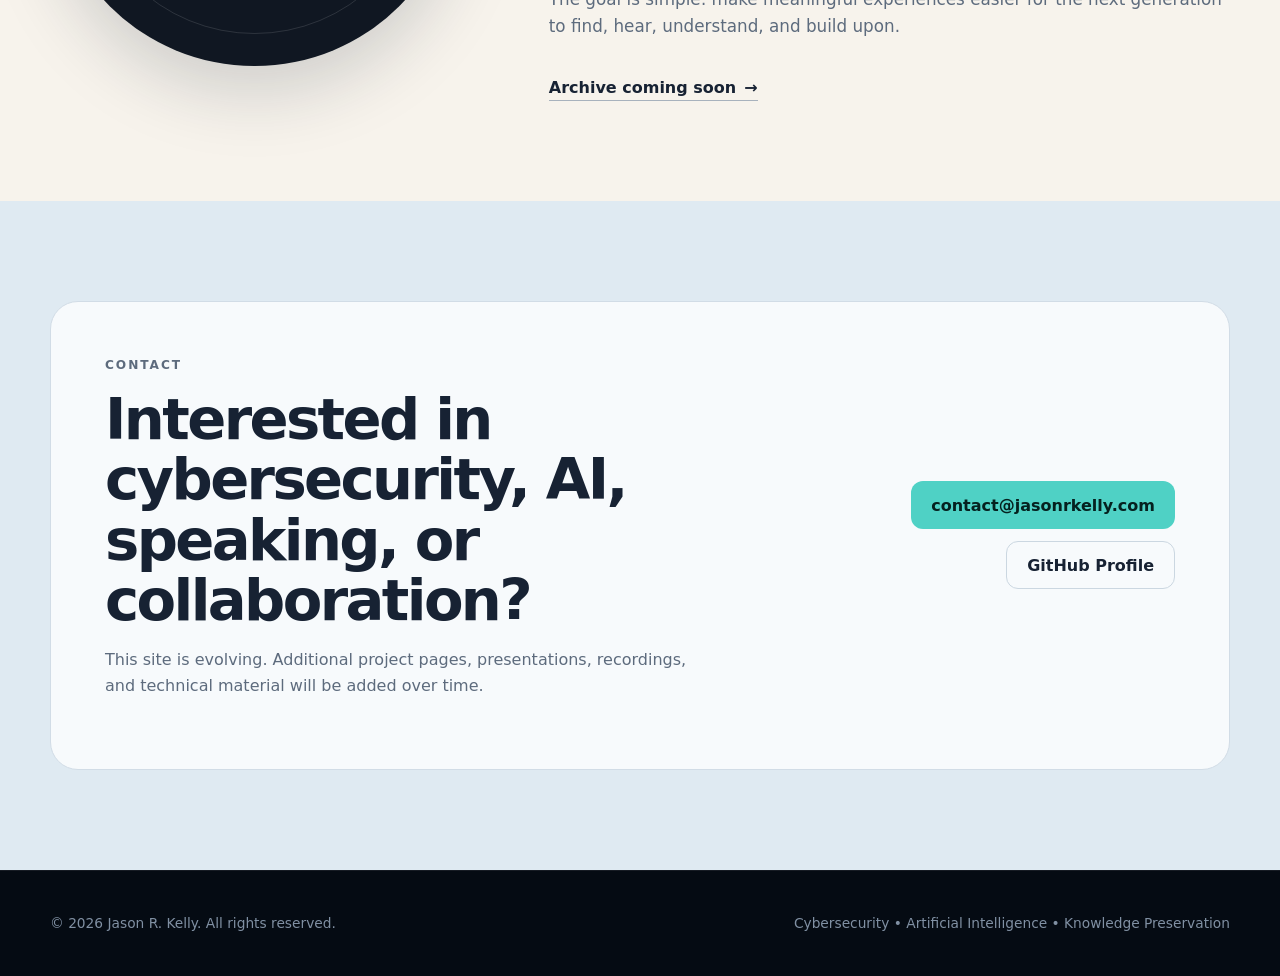
==== commit 48a2cf1b: "M1-C3.1 Test manual deployment from GitHub to host" ====
--- a/index.html
+++ b/index.html
@@ -42,6 +42,7 @@
       <div class="container hero-grid">
         <div class="hero-copy">
           <p class="eyebrow">Cybersecurity • Cloud Protection • Artificial Intelligence</p>
+          <p>Deployment Test — M1-C3.1</p>
           <h1>
             Building secure technology
             <span>with a human purpose.</span>
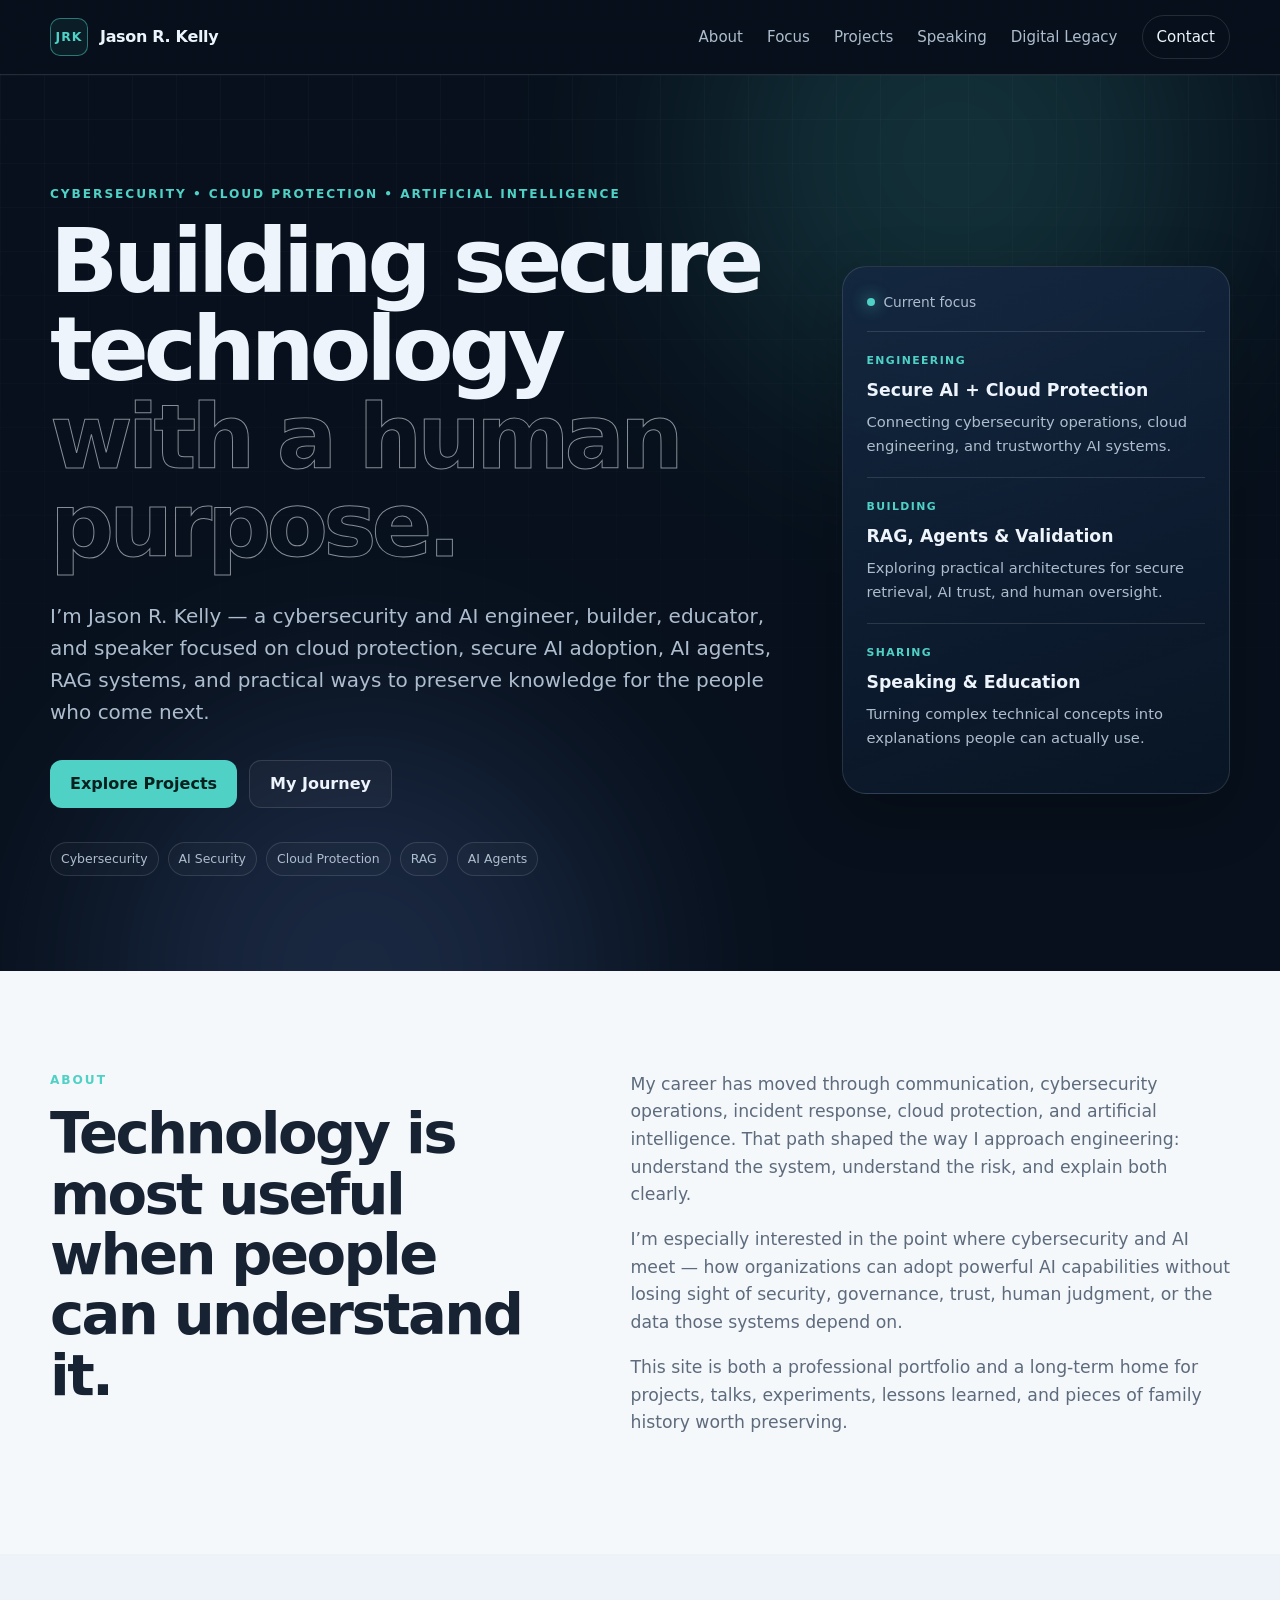
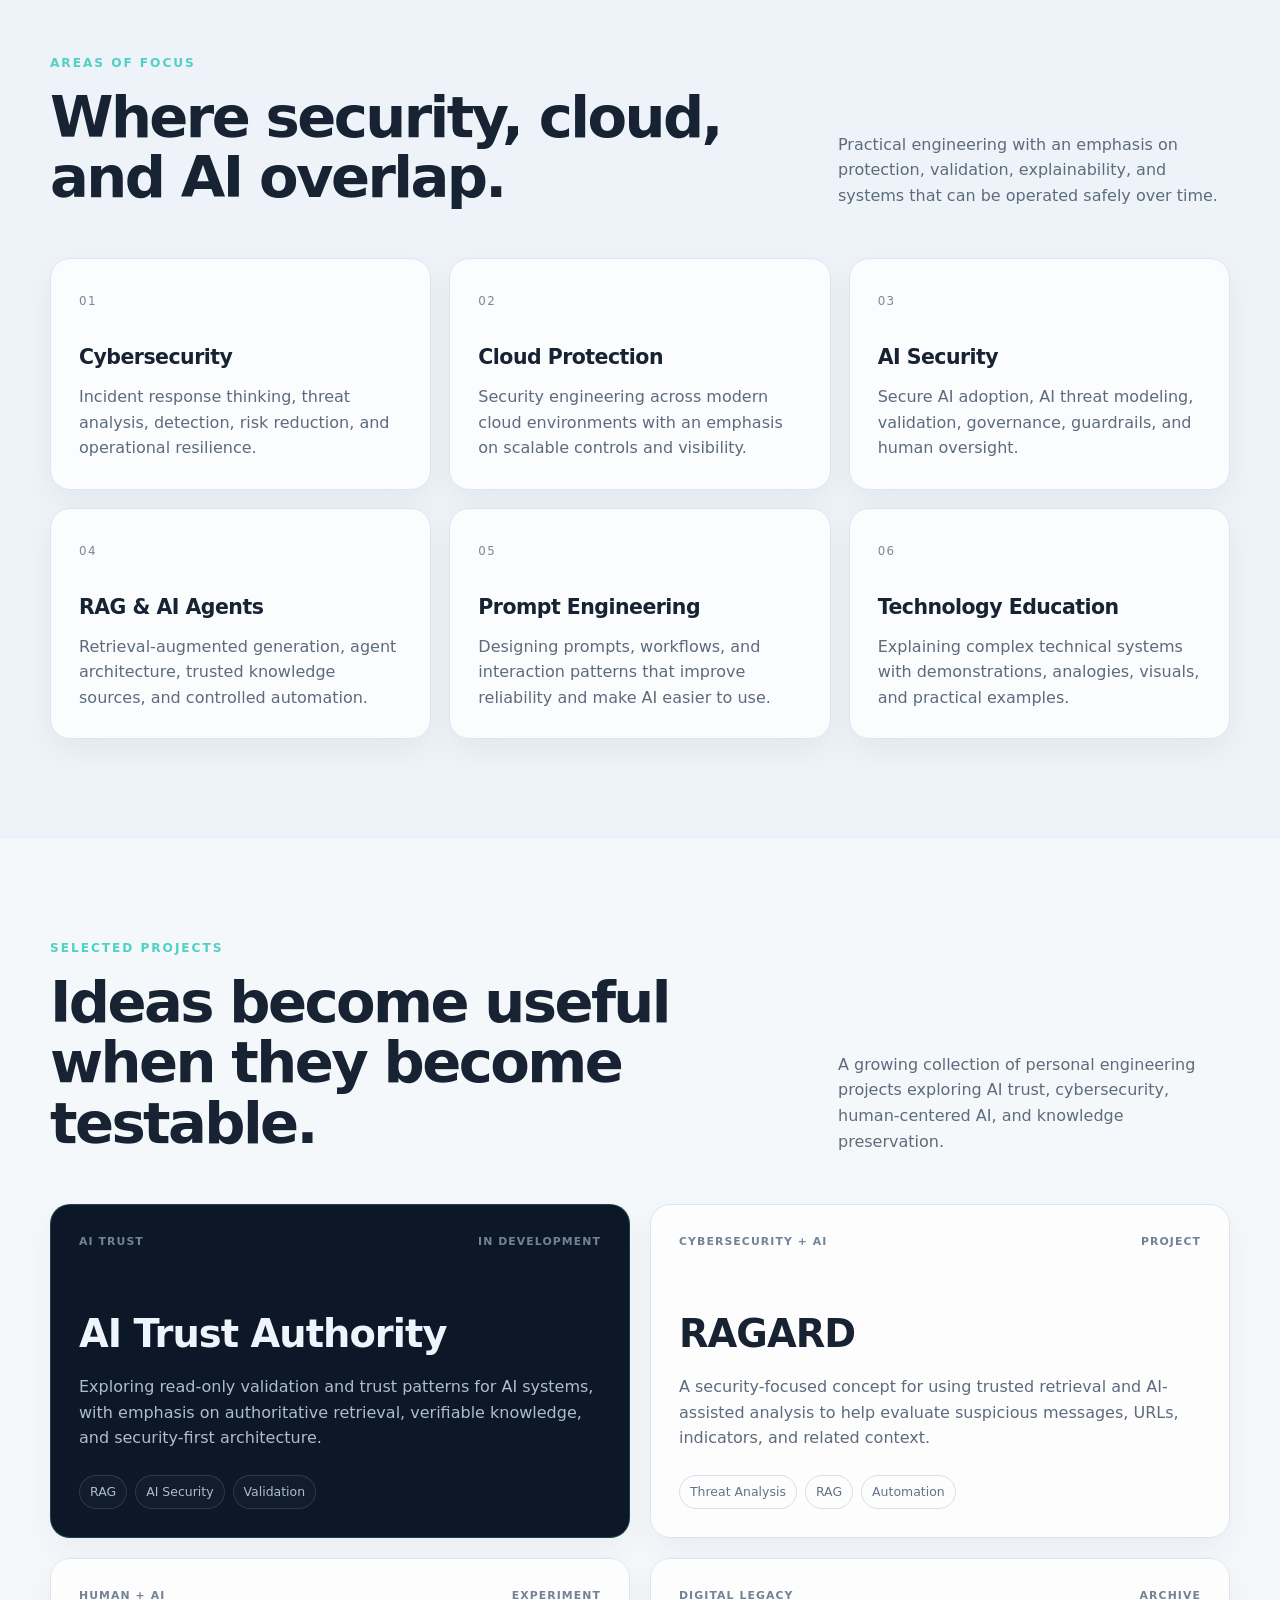
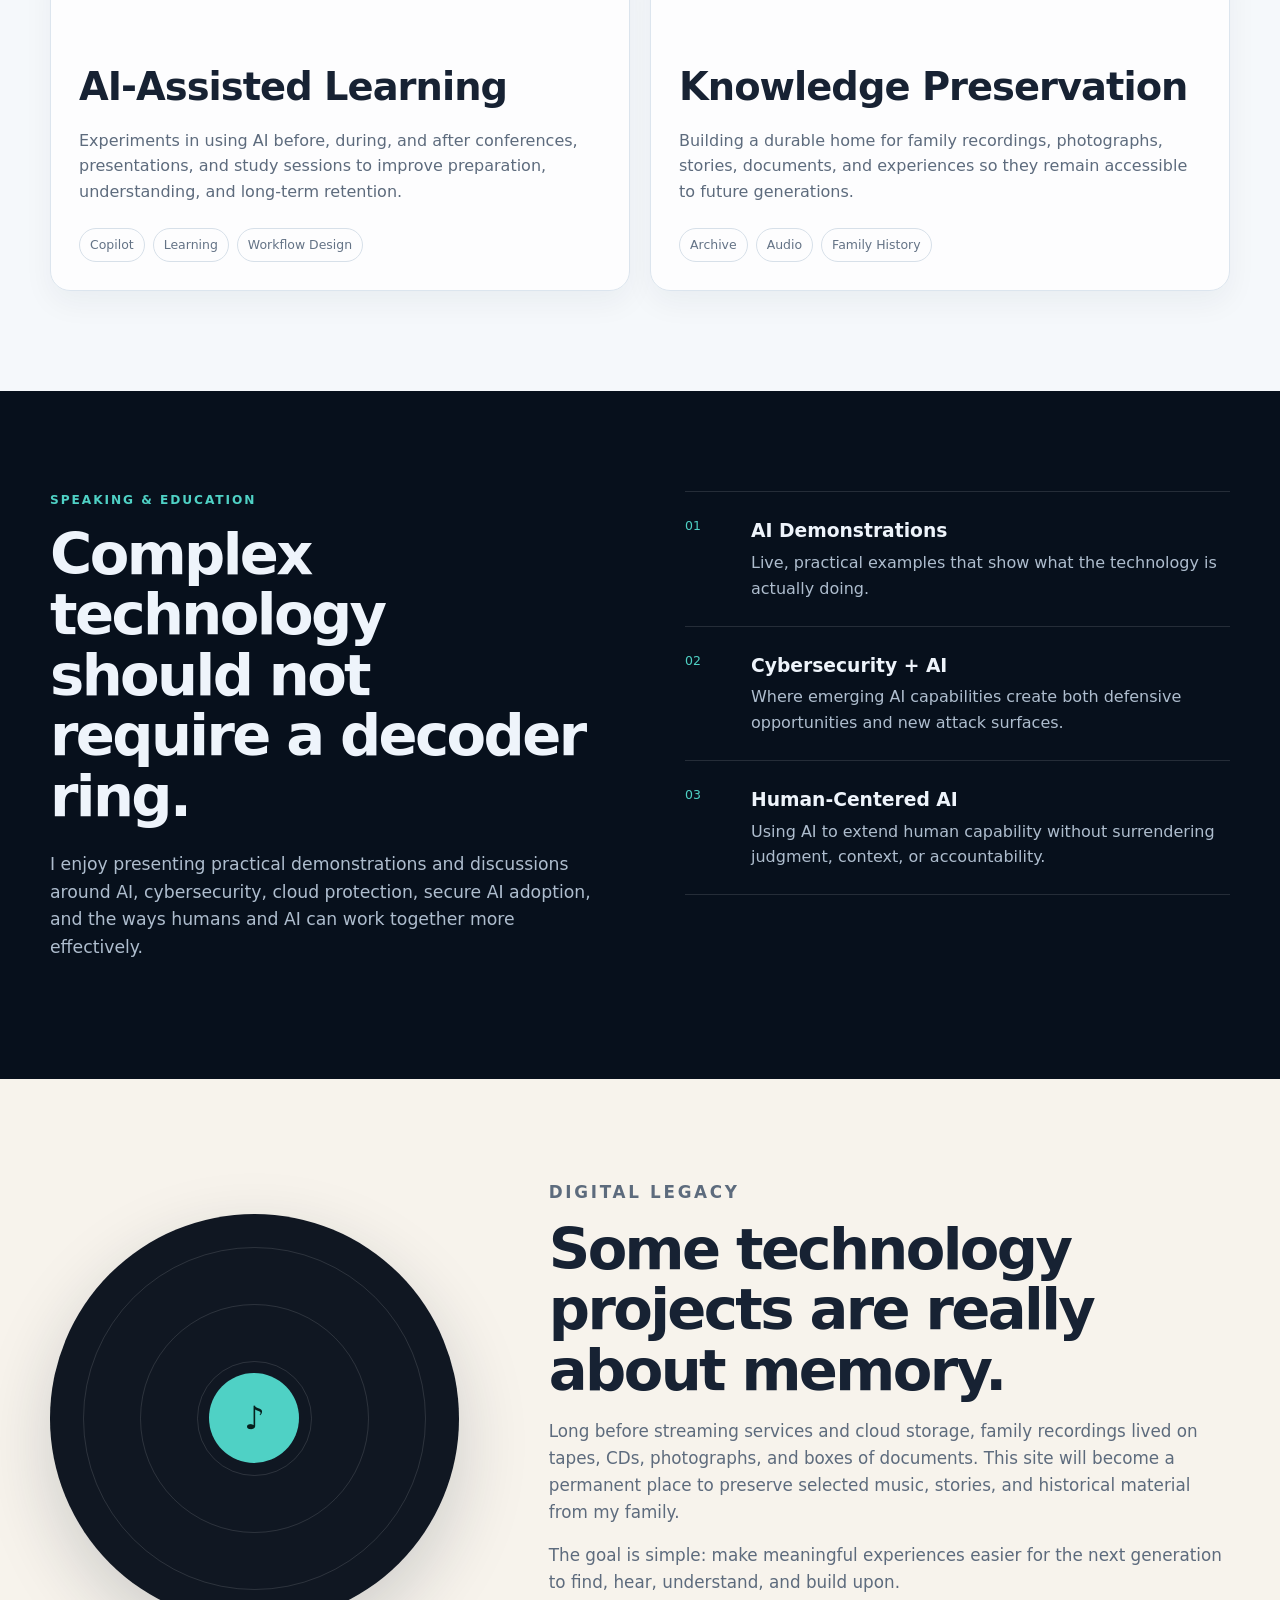
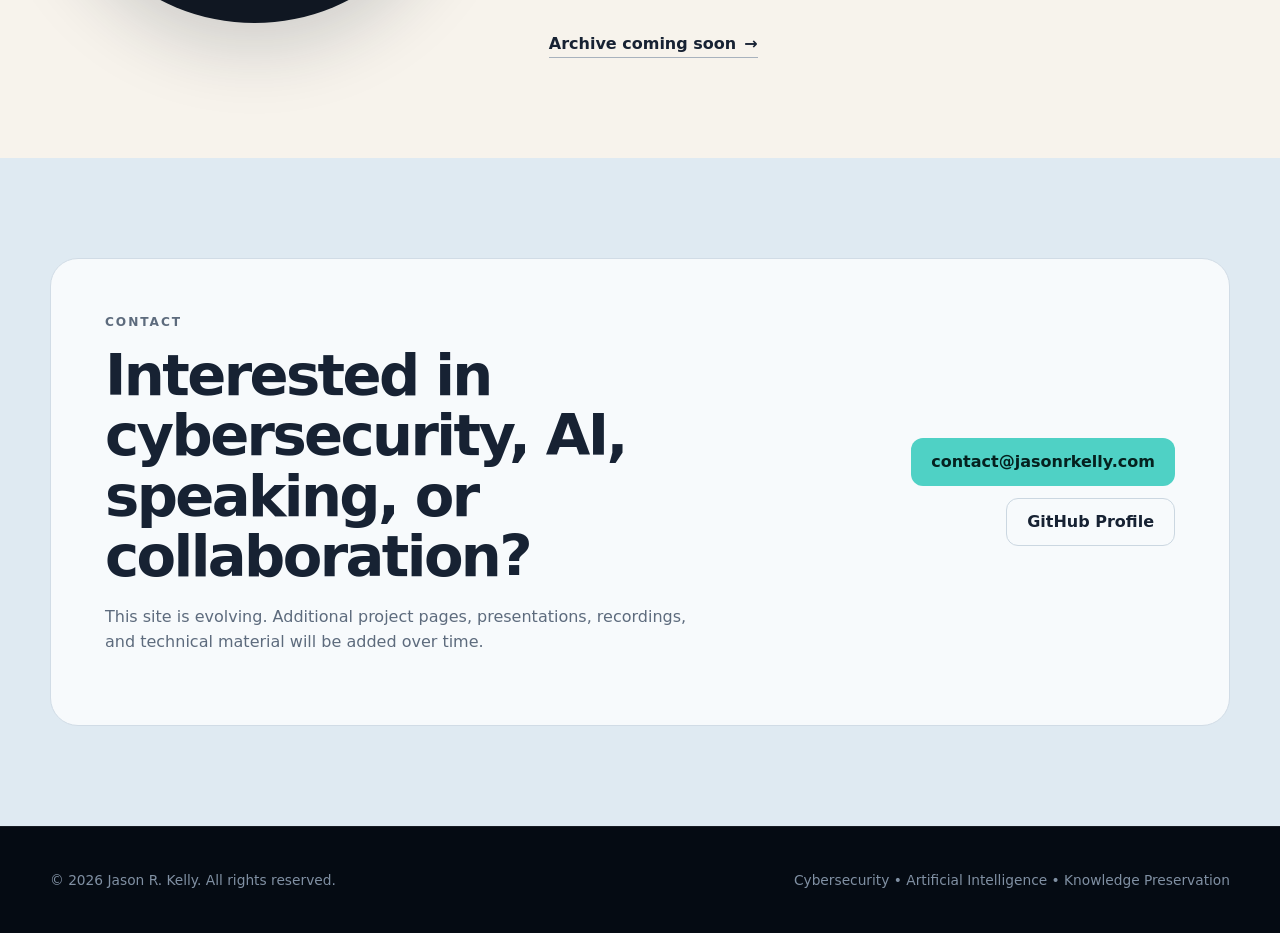
==== commit 532d6325: "M1-C3.1 Cleanup" ====
--- a/index.html
+++ b/index.html
@@ -42,8 +42,7 @@
       <div class="container hero-grid">
         <div class="hero-copy">
           <p class="eyebrow">Cybersecurity • Cloud Protection • Artificial Intelligence</p>
-          <p>Deployment Test — M1-C3.1</p>
-          <h1>
+                  <h1>
             Building secure technology
             <span>with a human purpose.</span>
           </h1>
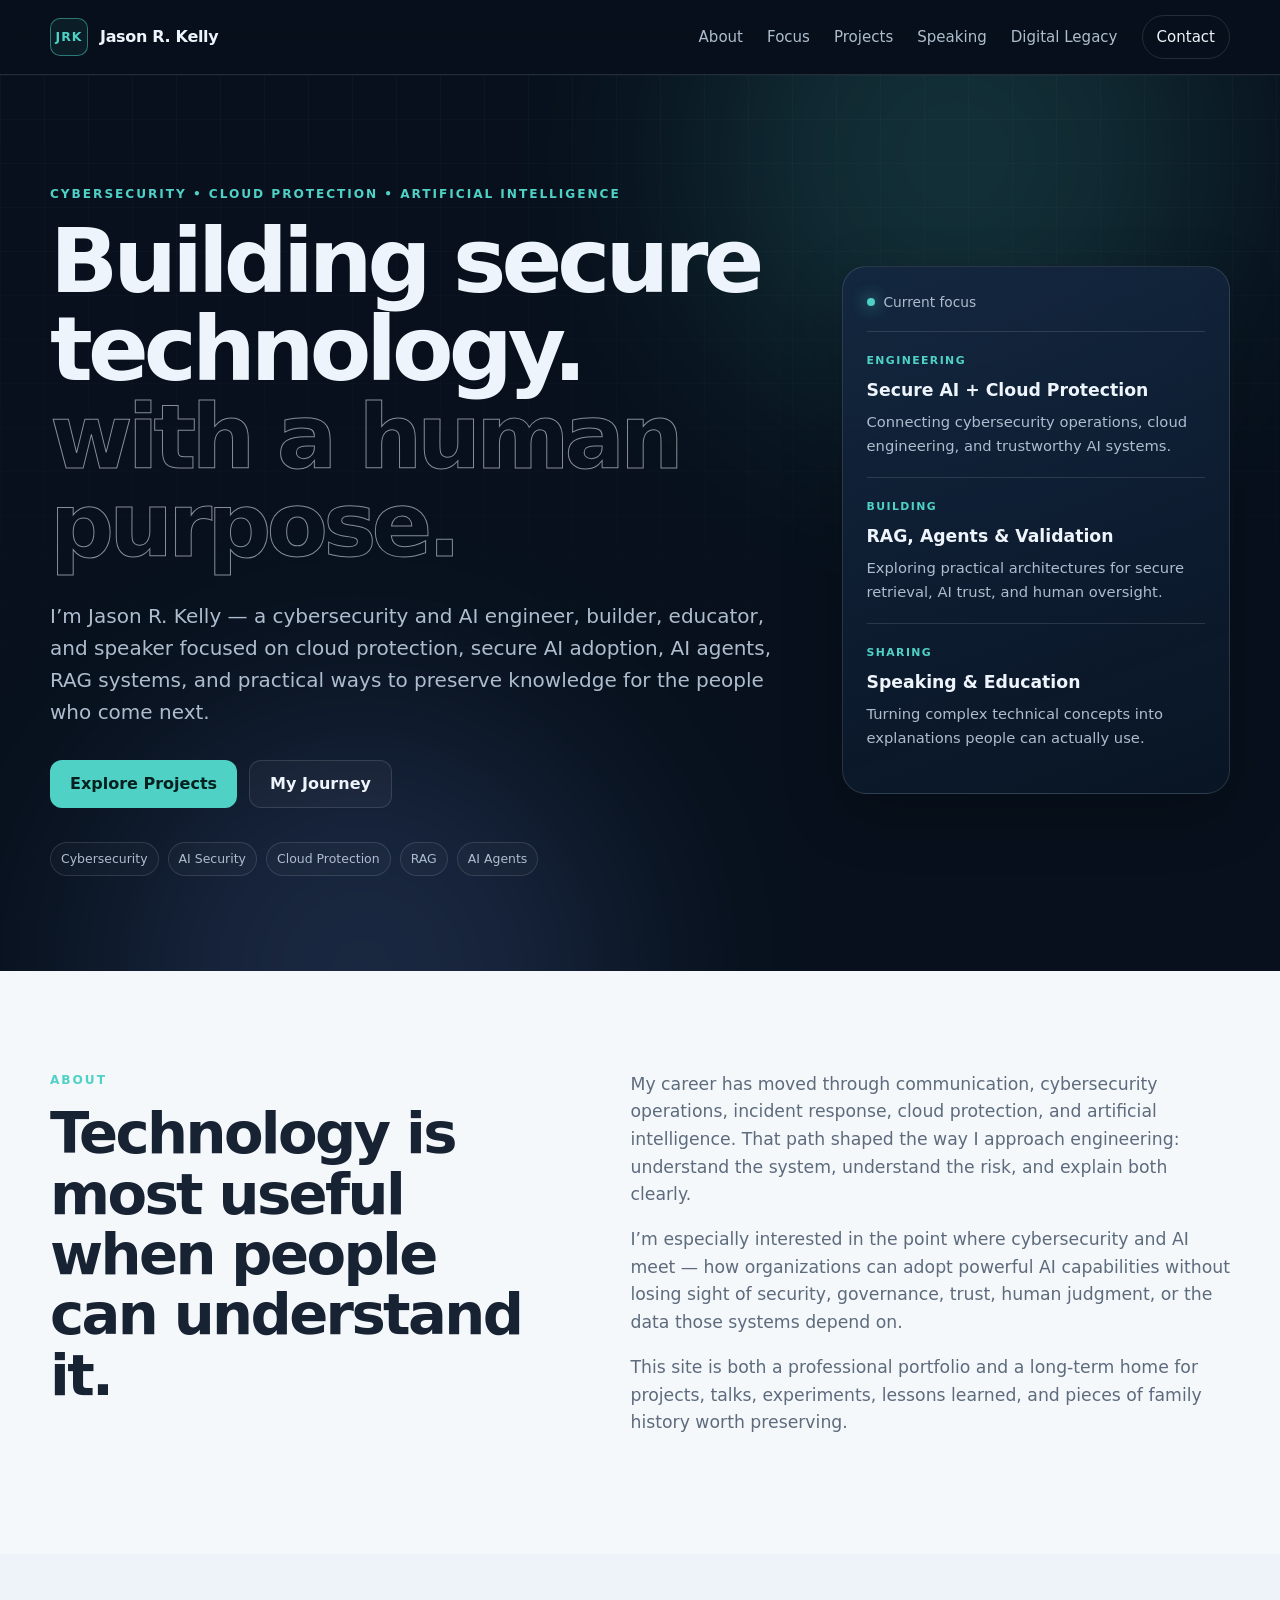
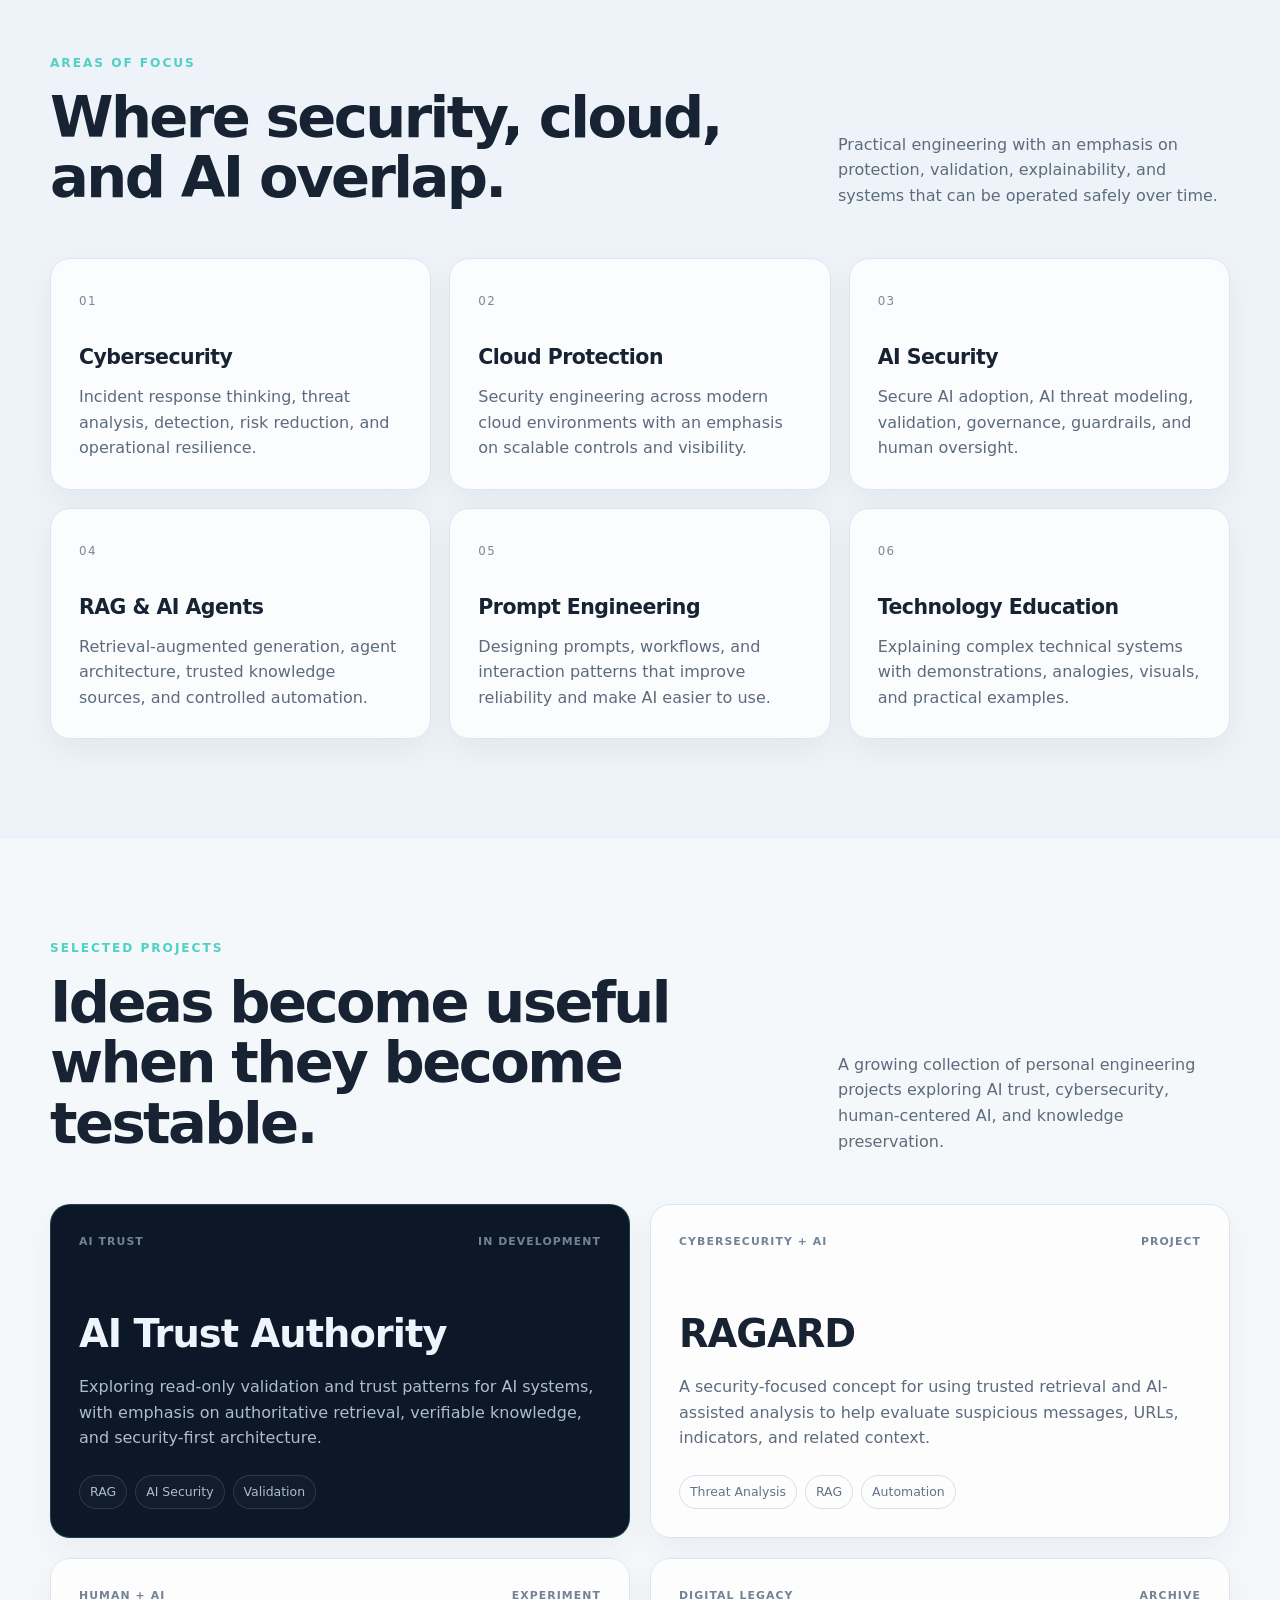
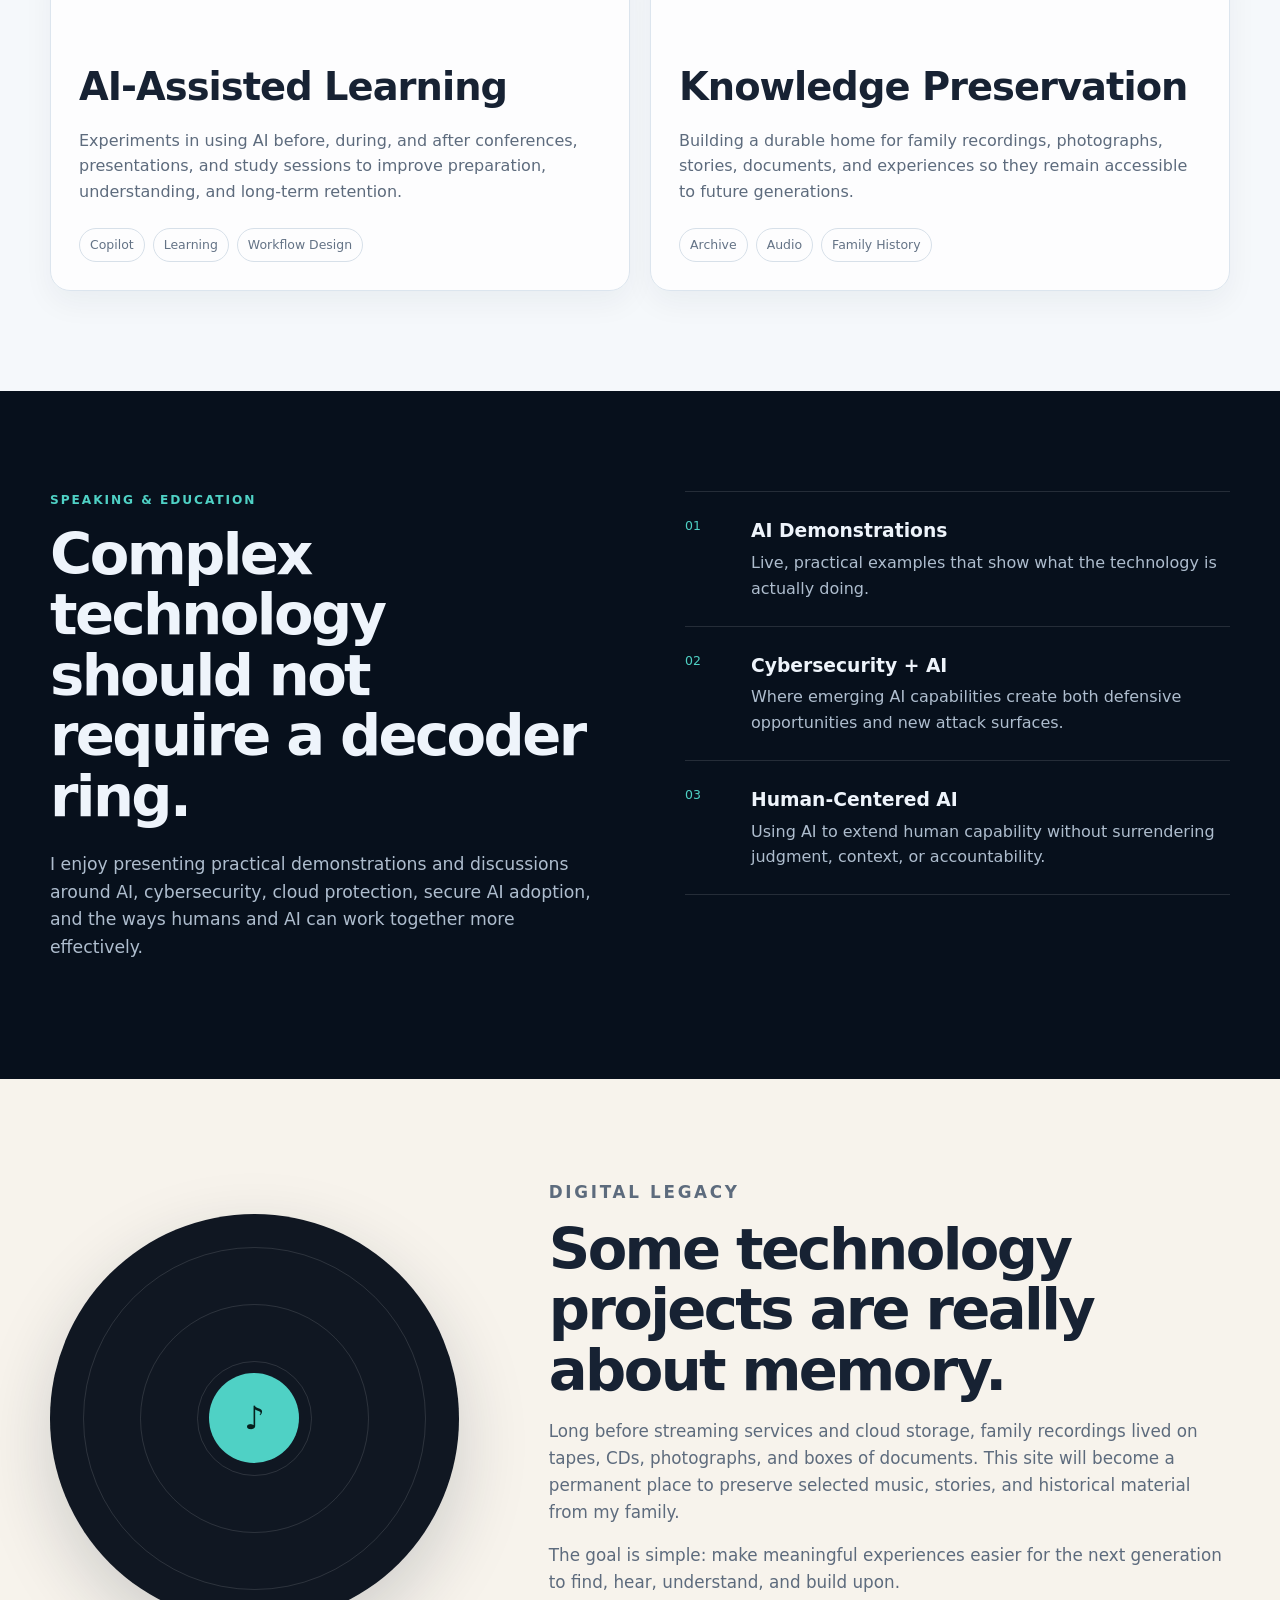
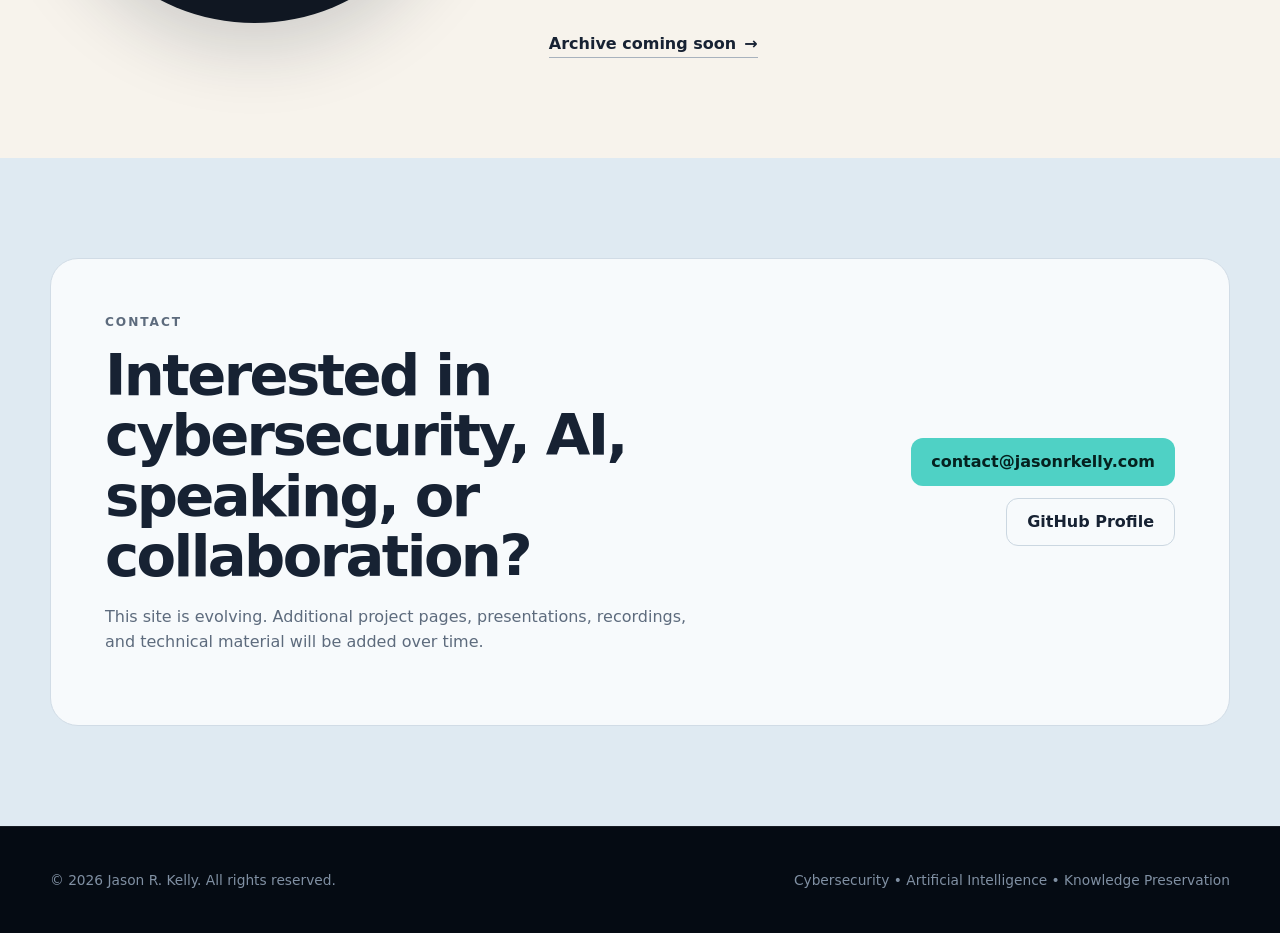
==== commit 57d4782e: "M1-C3.2.2 Verify automatic production deployment" ====
--- a/index.html
+++ b/index.html
@@ -43,7 +43,7 @@
         <div class="hero-copy">
           <p class="eyebrow">Cybersecurity • Cloud Protection • Artificial Intelligence</p>
                   <h1>
-            Building secure technology
+            Building secure technology.
             <span>with a human purpose.</span>
           </h1>
           <p class="hero-lead">
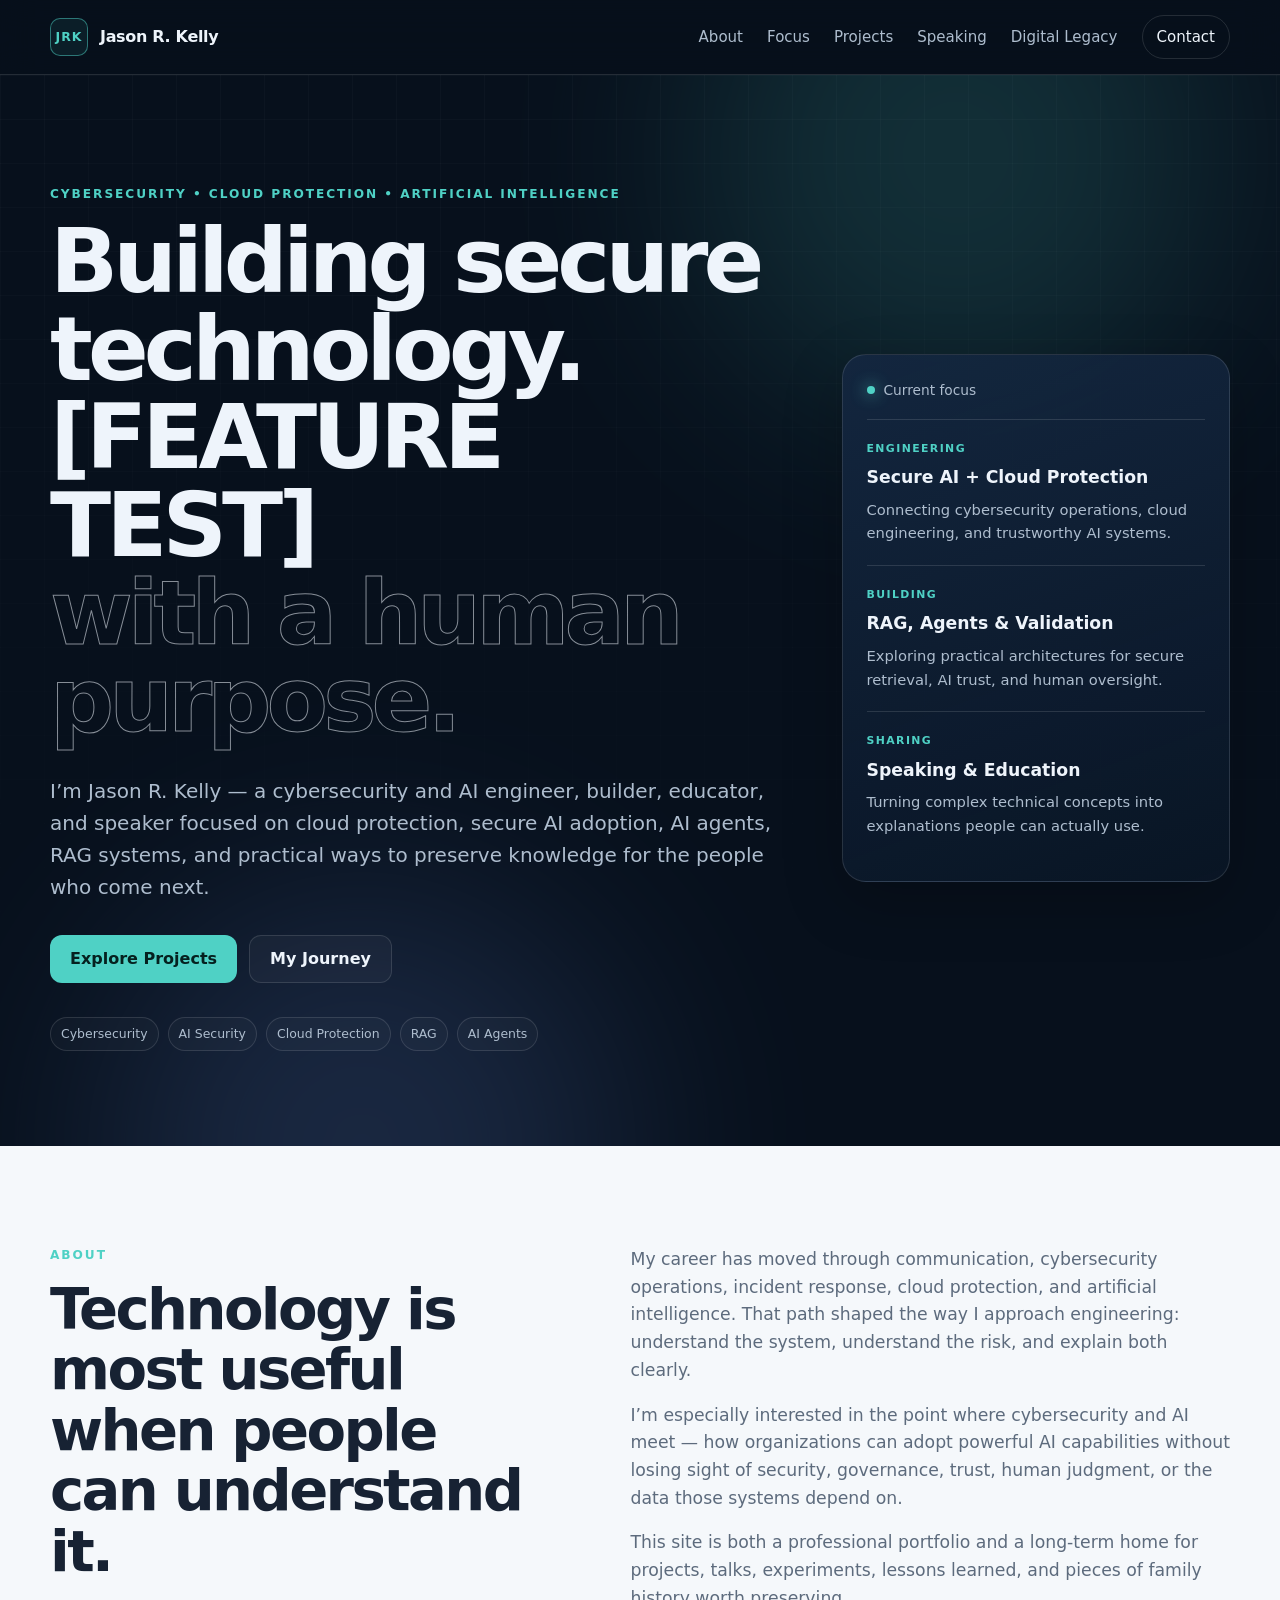
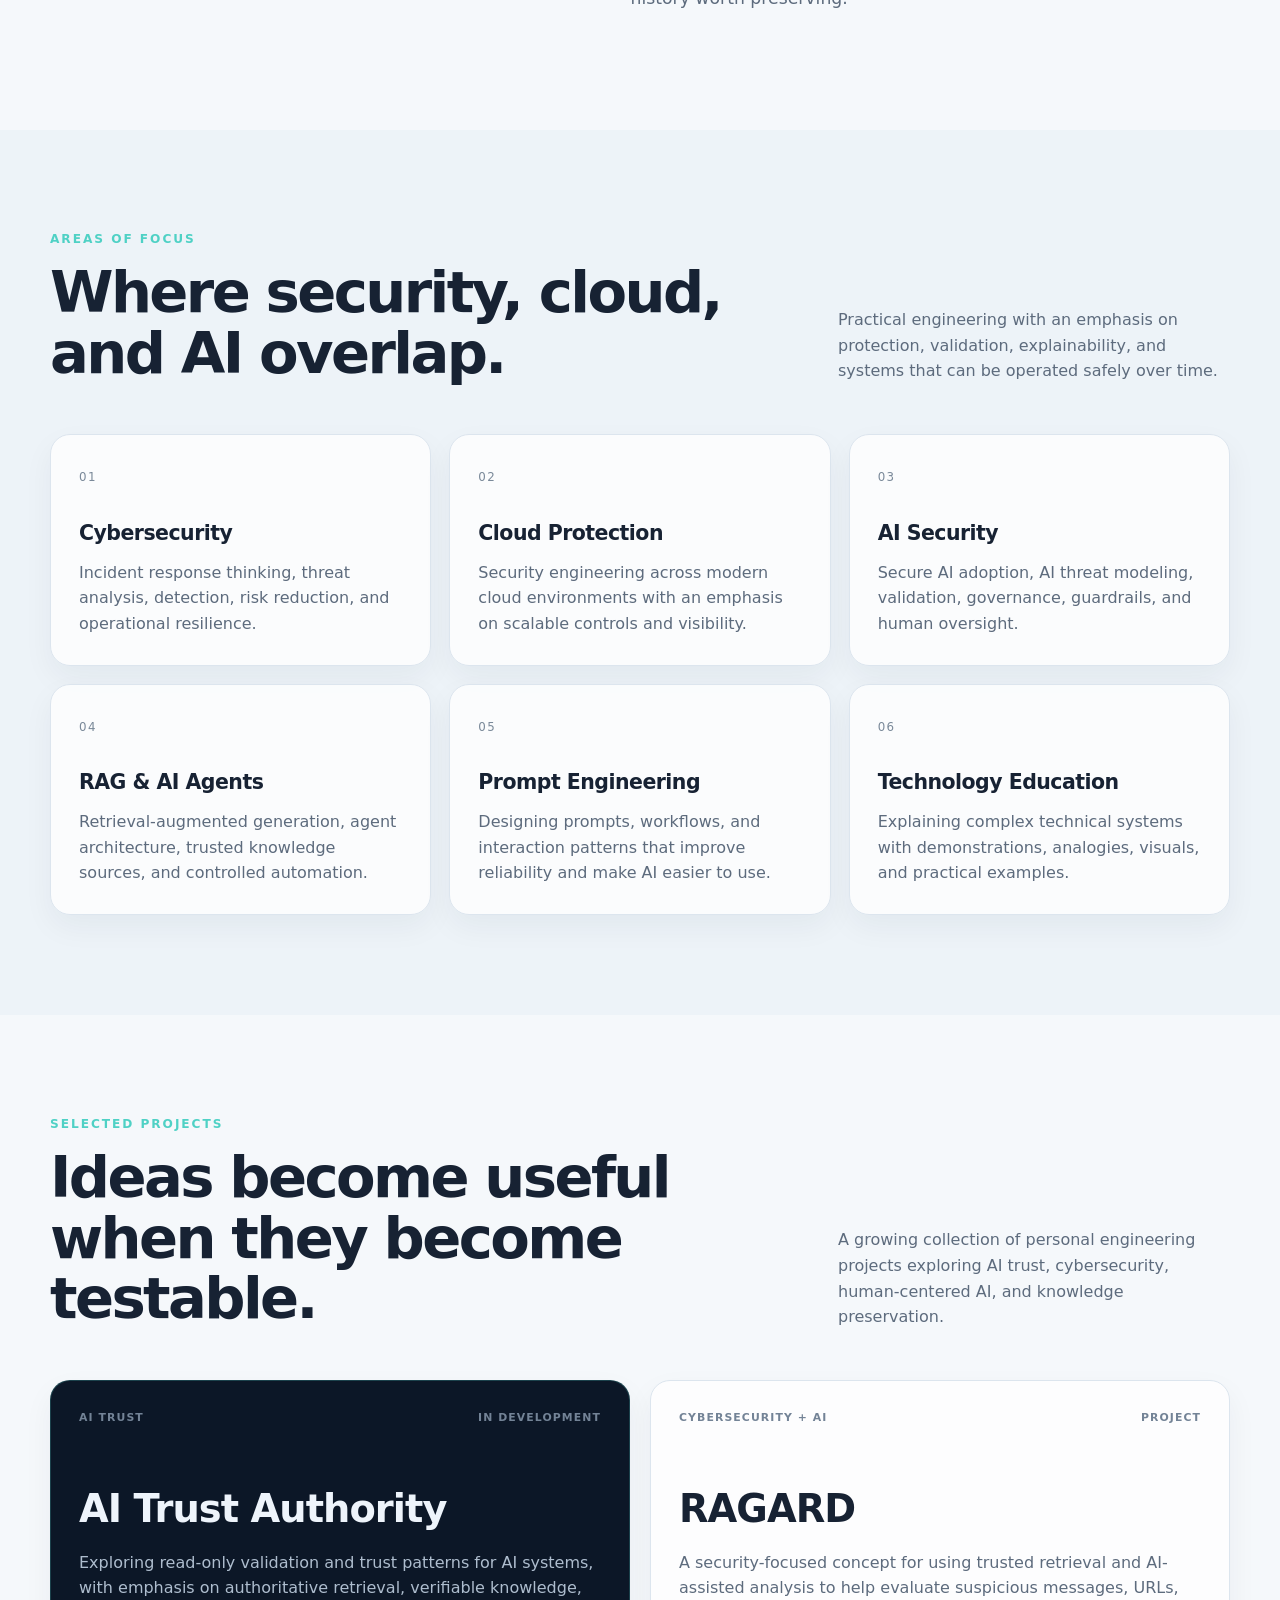
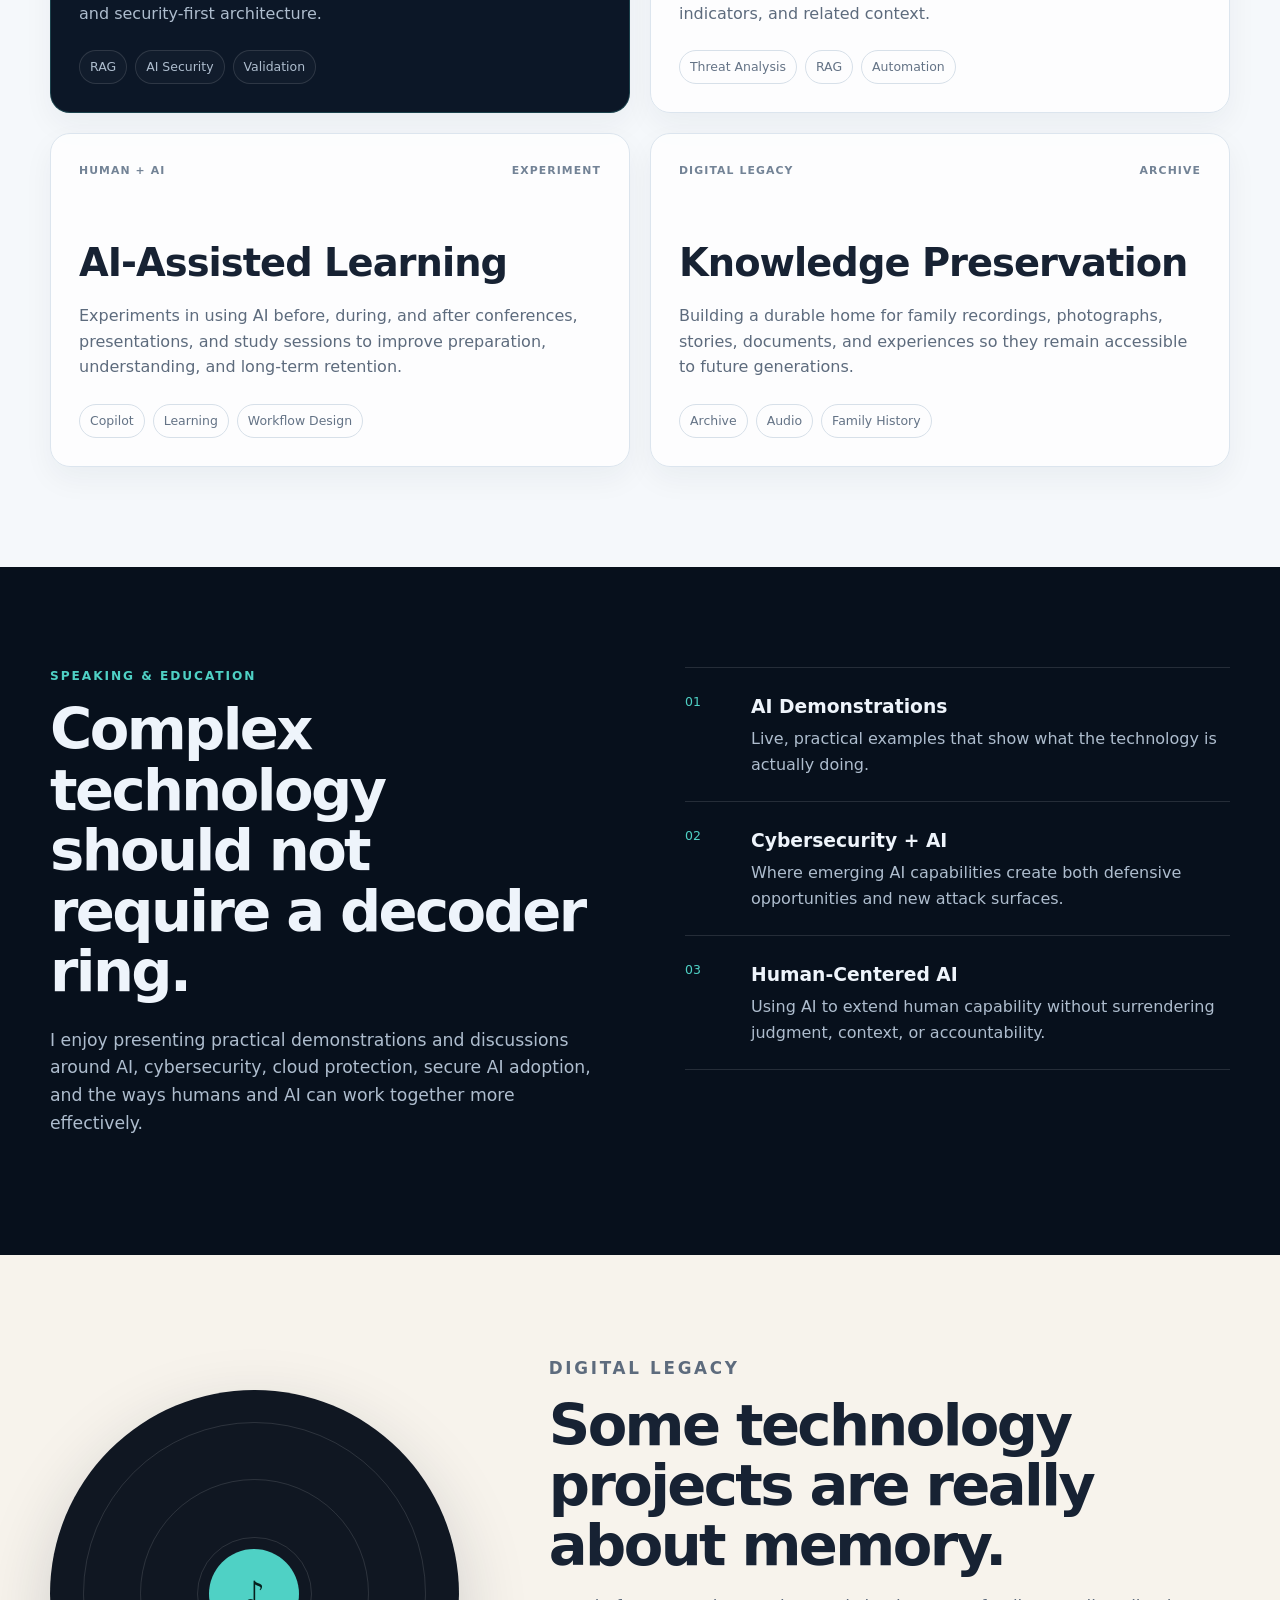
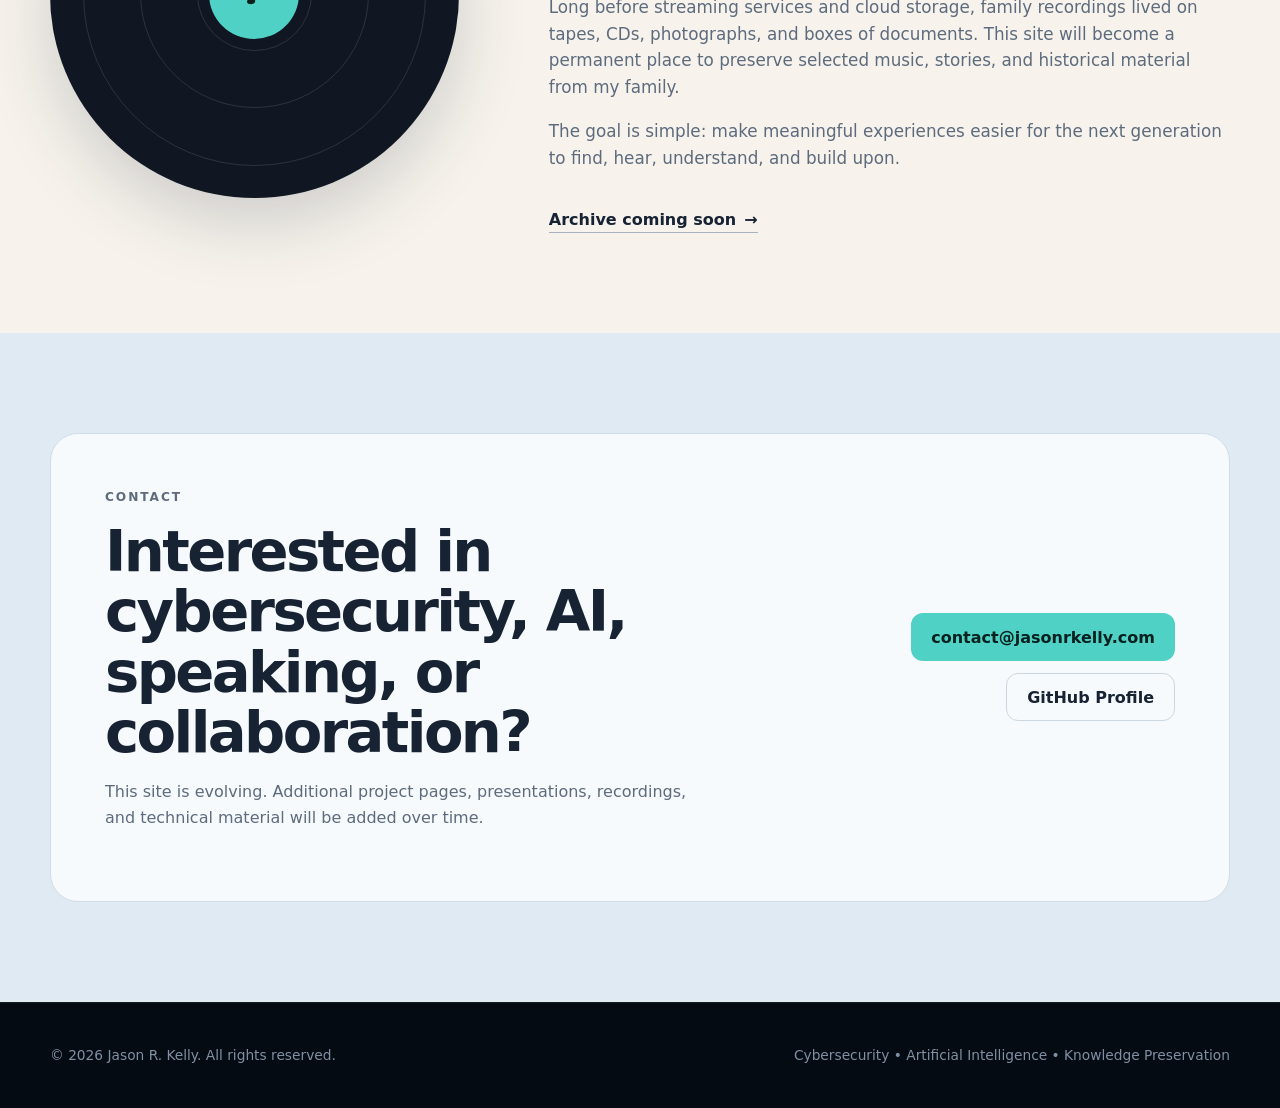
==== commit ea9ef5b8: "M1-C4.1 Verify feature branch isolation" ====
--- a/index.html
+++ b/index.html
@@ -43,7 +43,7 @@
         <div class="hero-copy">
           <p class="eyebrow">Cybersecurity • Cloud Protection • Artificial Intelligence</p>
                   <h1>
-            Building secure technology.
+            Building secure technology. [FEATURE TEST]
             <span>with a human purpose.</span>
           </h1>
           <p class="hero-lead">
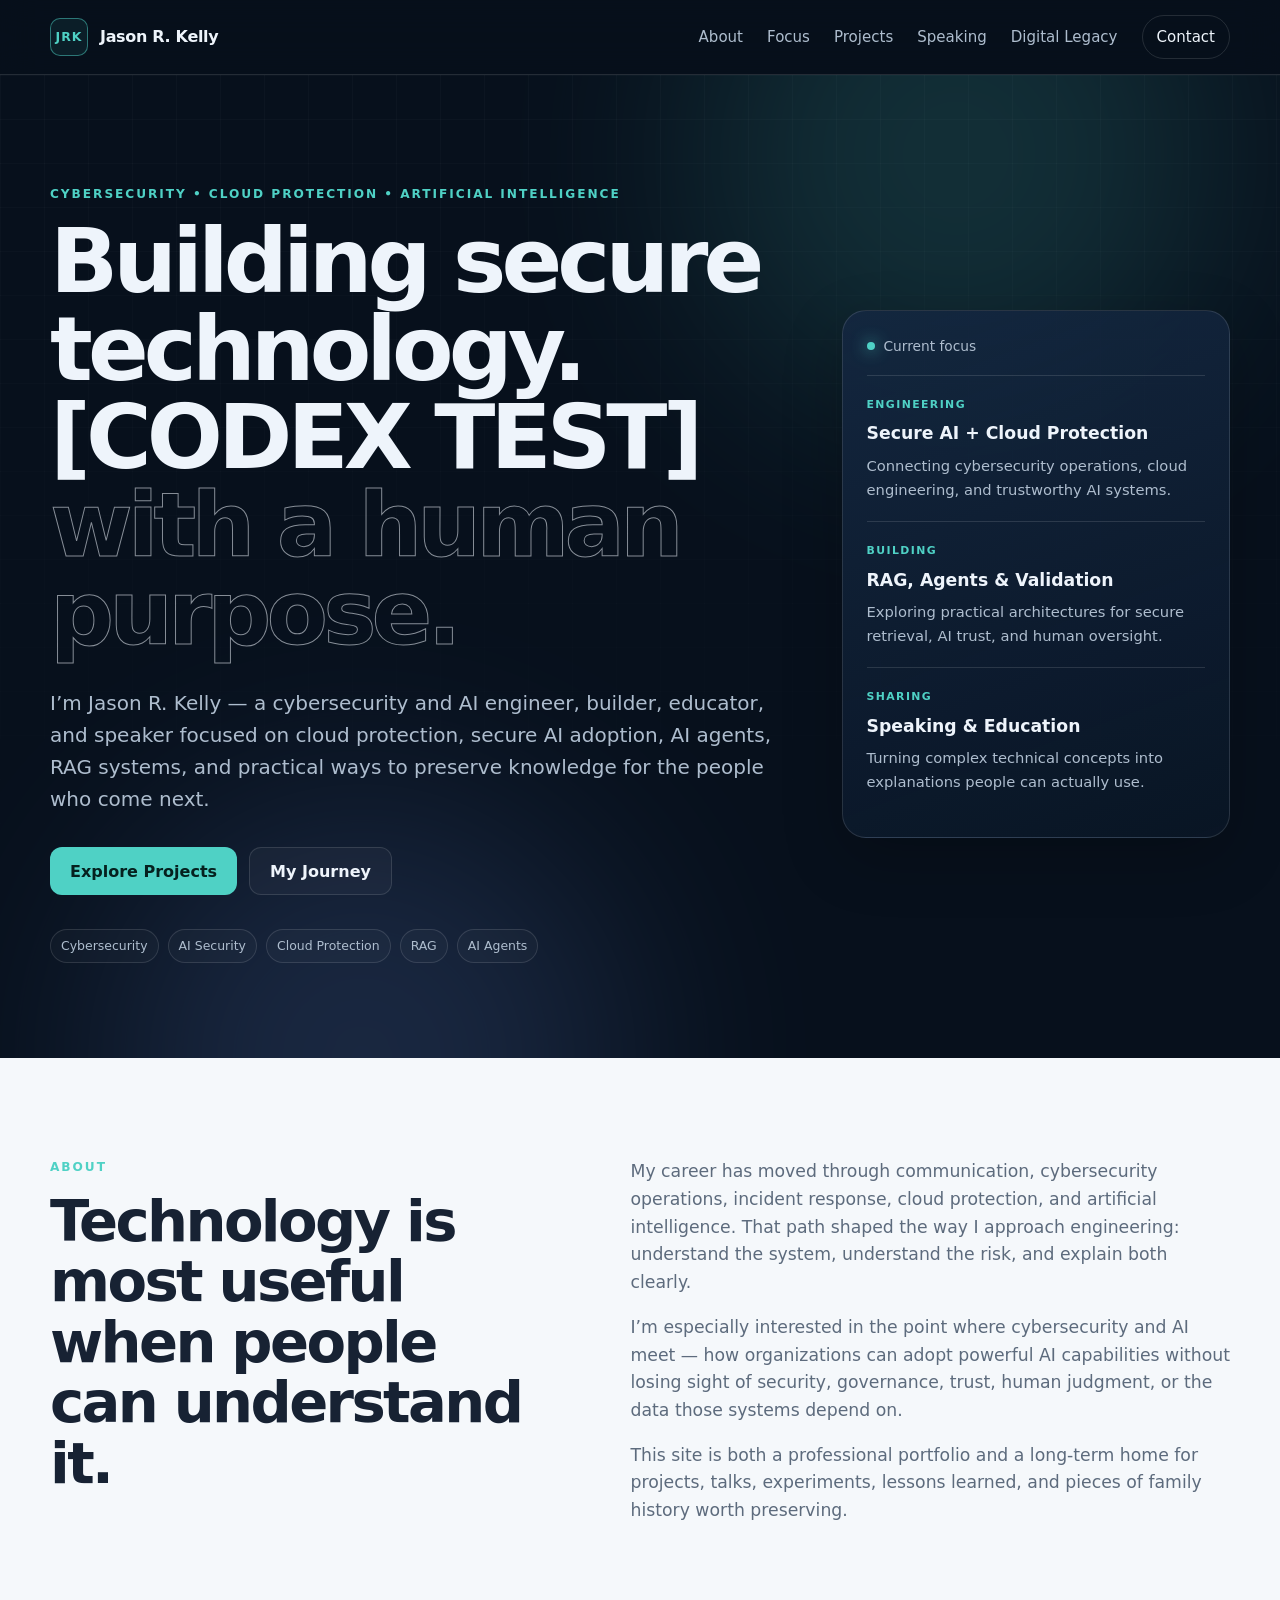
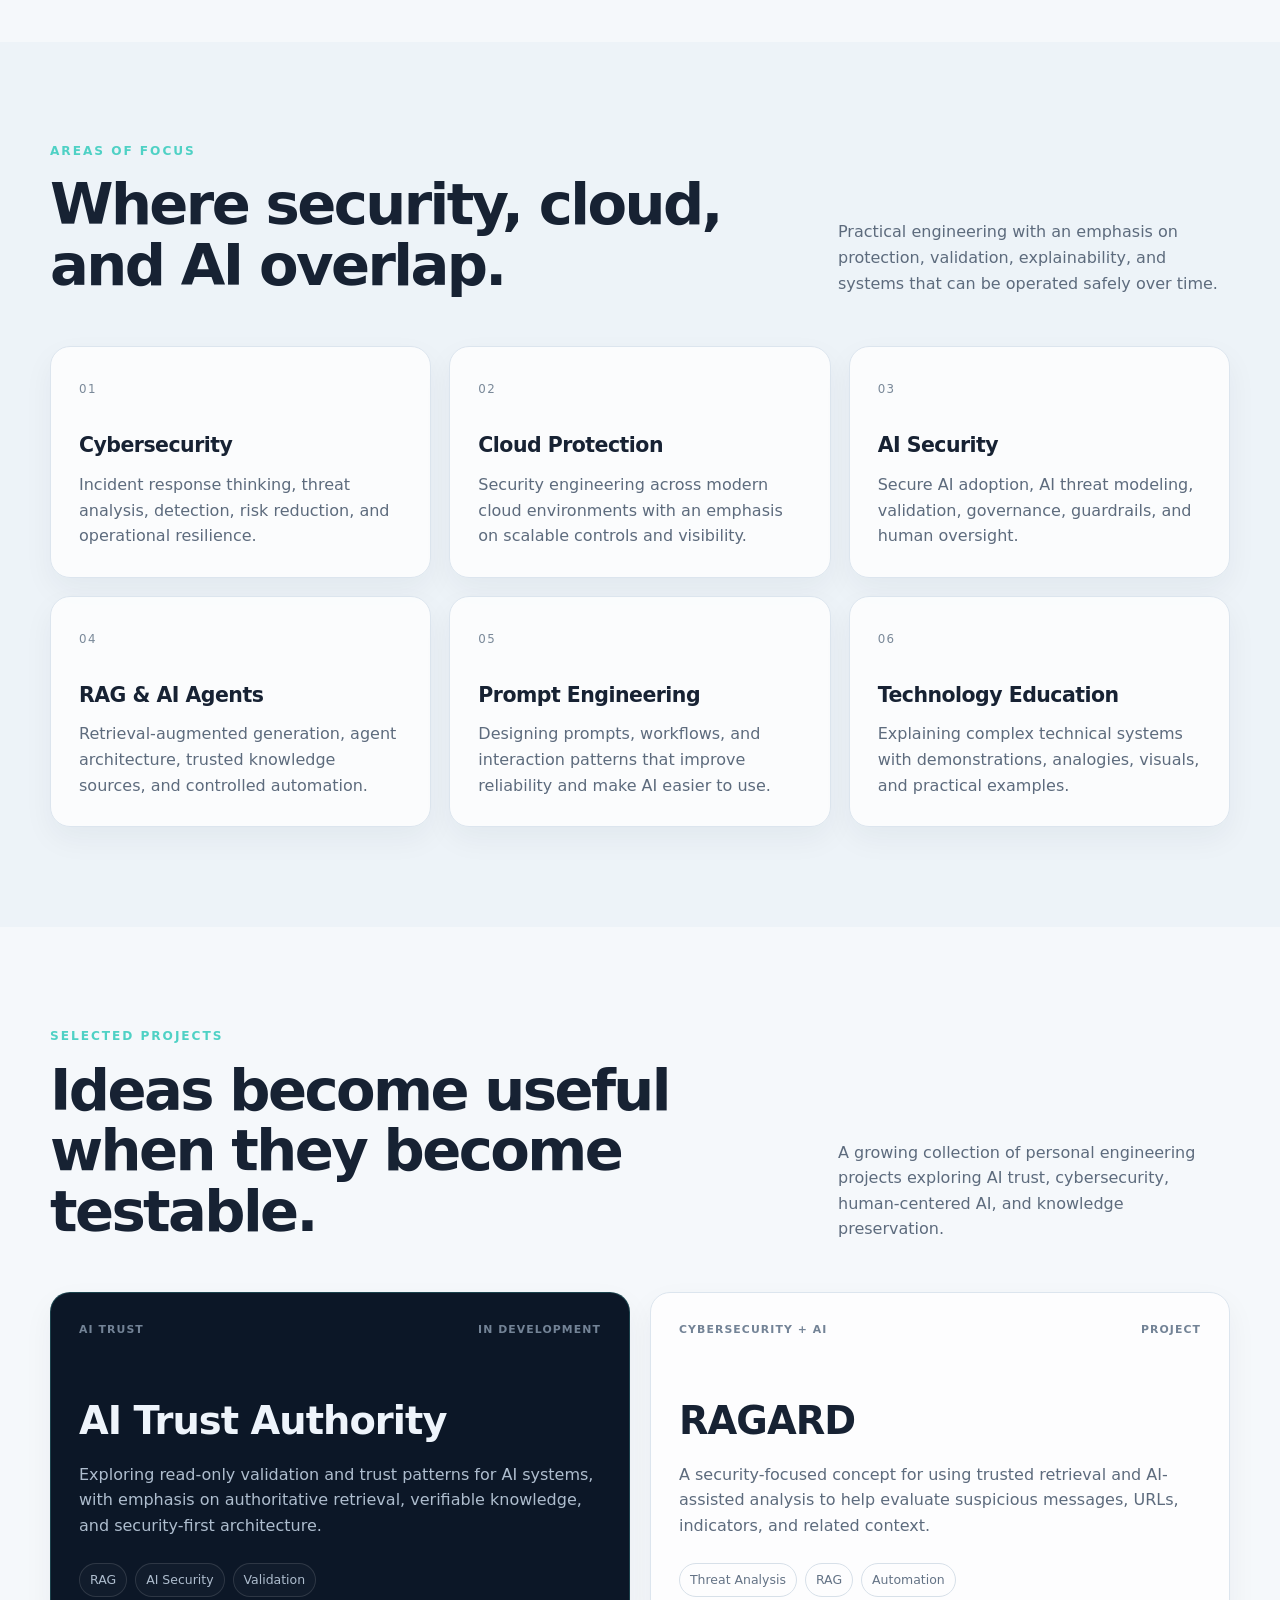
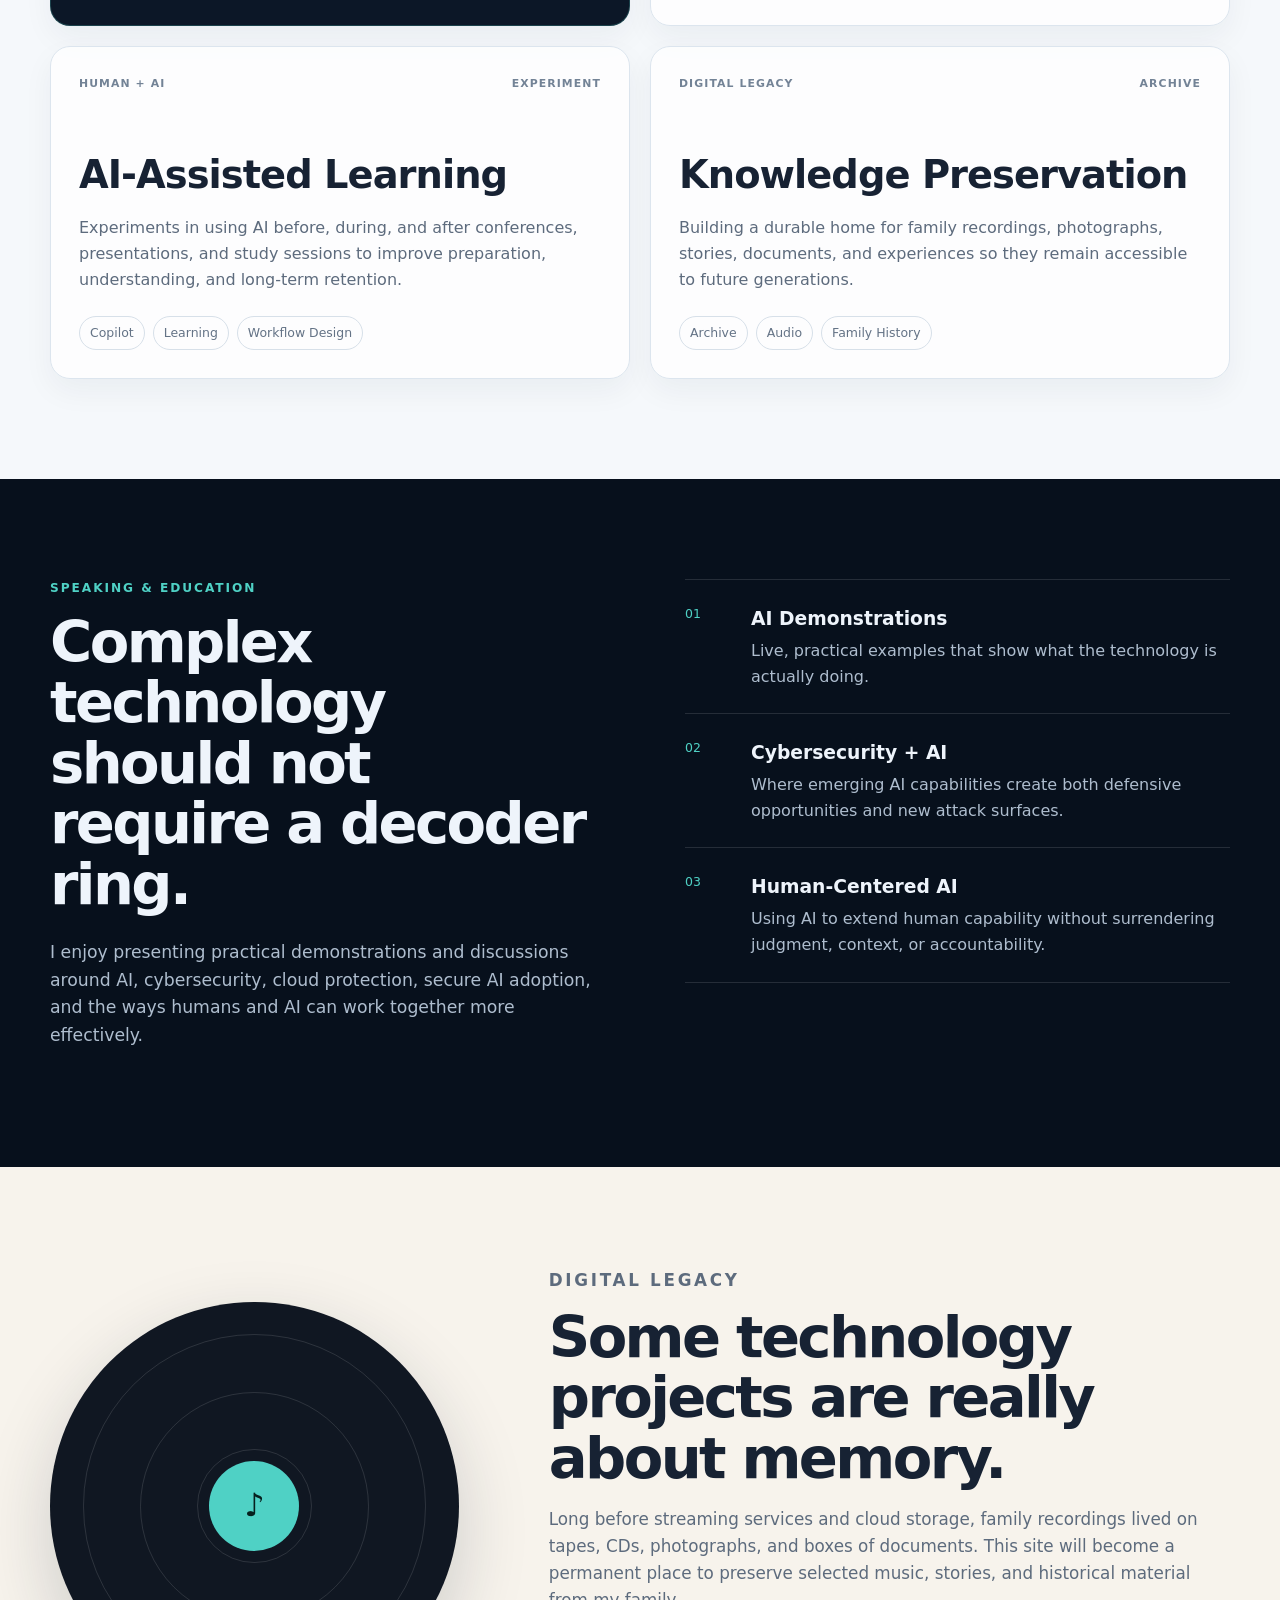
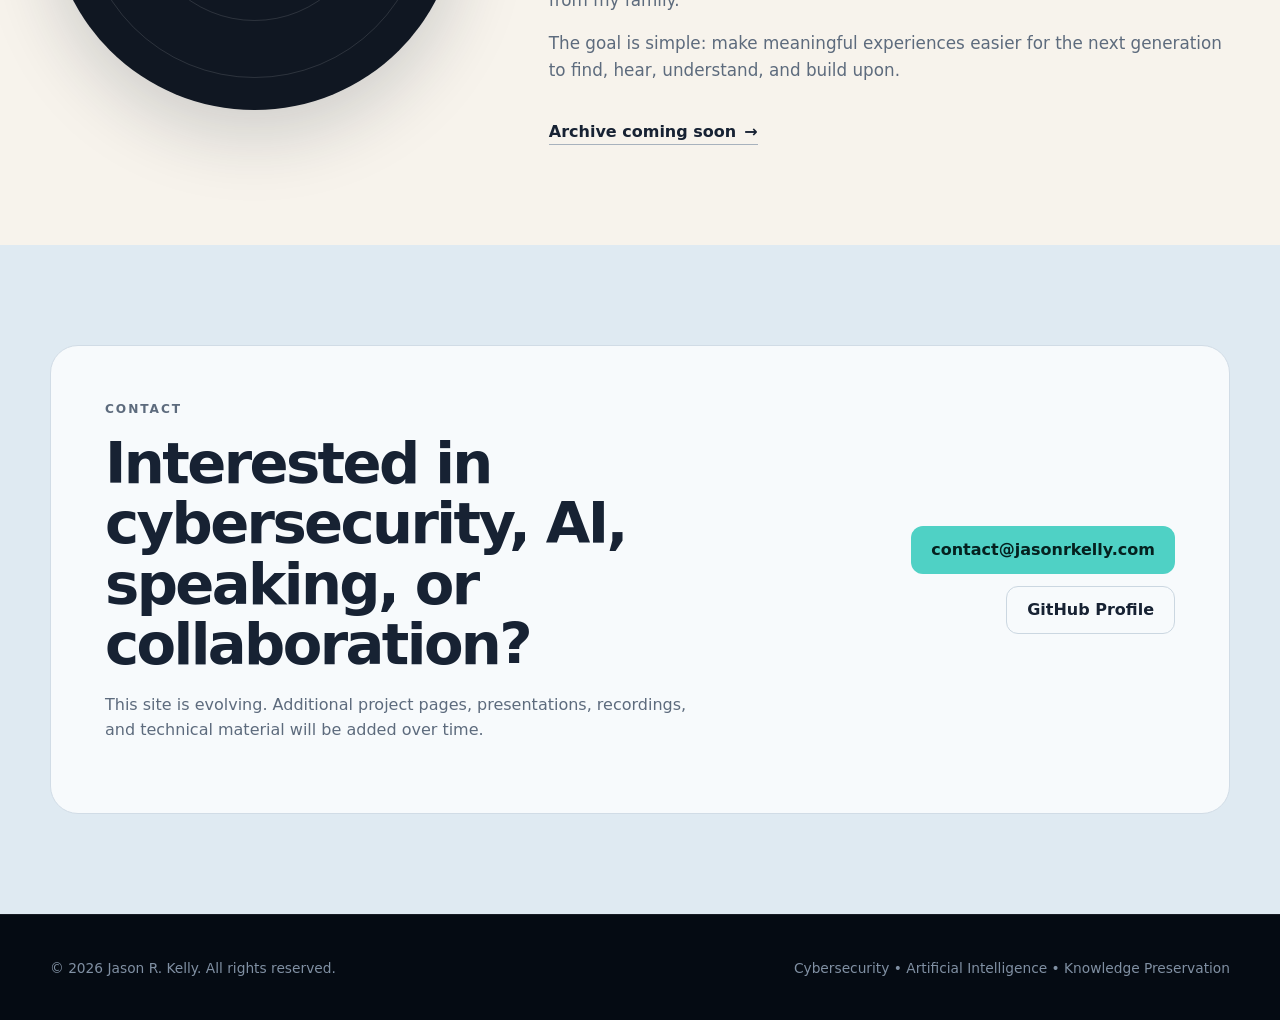
==== commit fa4971c5: "M1-C4.4 feature change validation" ====
--- a/index.html
+++ b/index.html
@@ -43,7 +43,7 @@
         <div class="hero-copy">
           <p class="eyebrow">Cybersecurity • Cloud Protection • Artificial Intelligence</p>
                   <h1>
-            Building secure technology. [FEATURE TEST]
+            Building secure technology. [CODEX TEST]
             <span>with a human purpose.</span>
           </h1>
           <p class="hero-lead">
